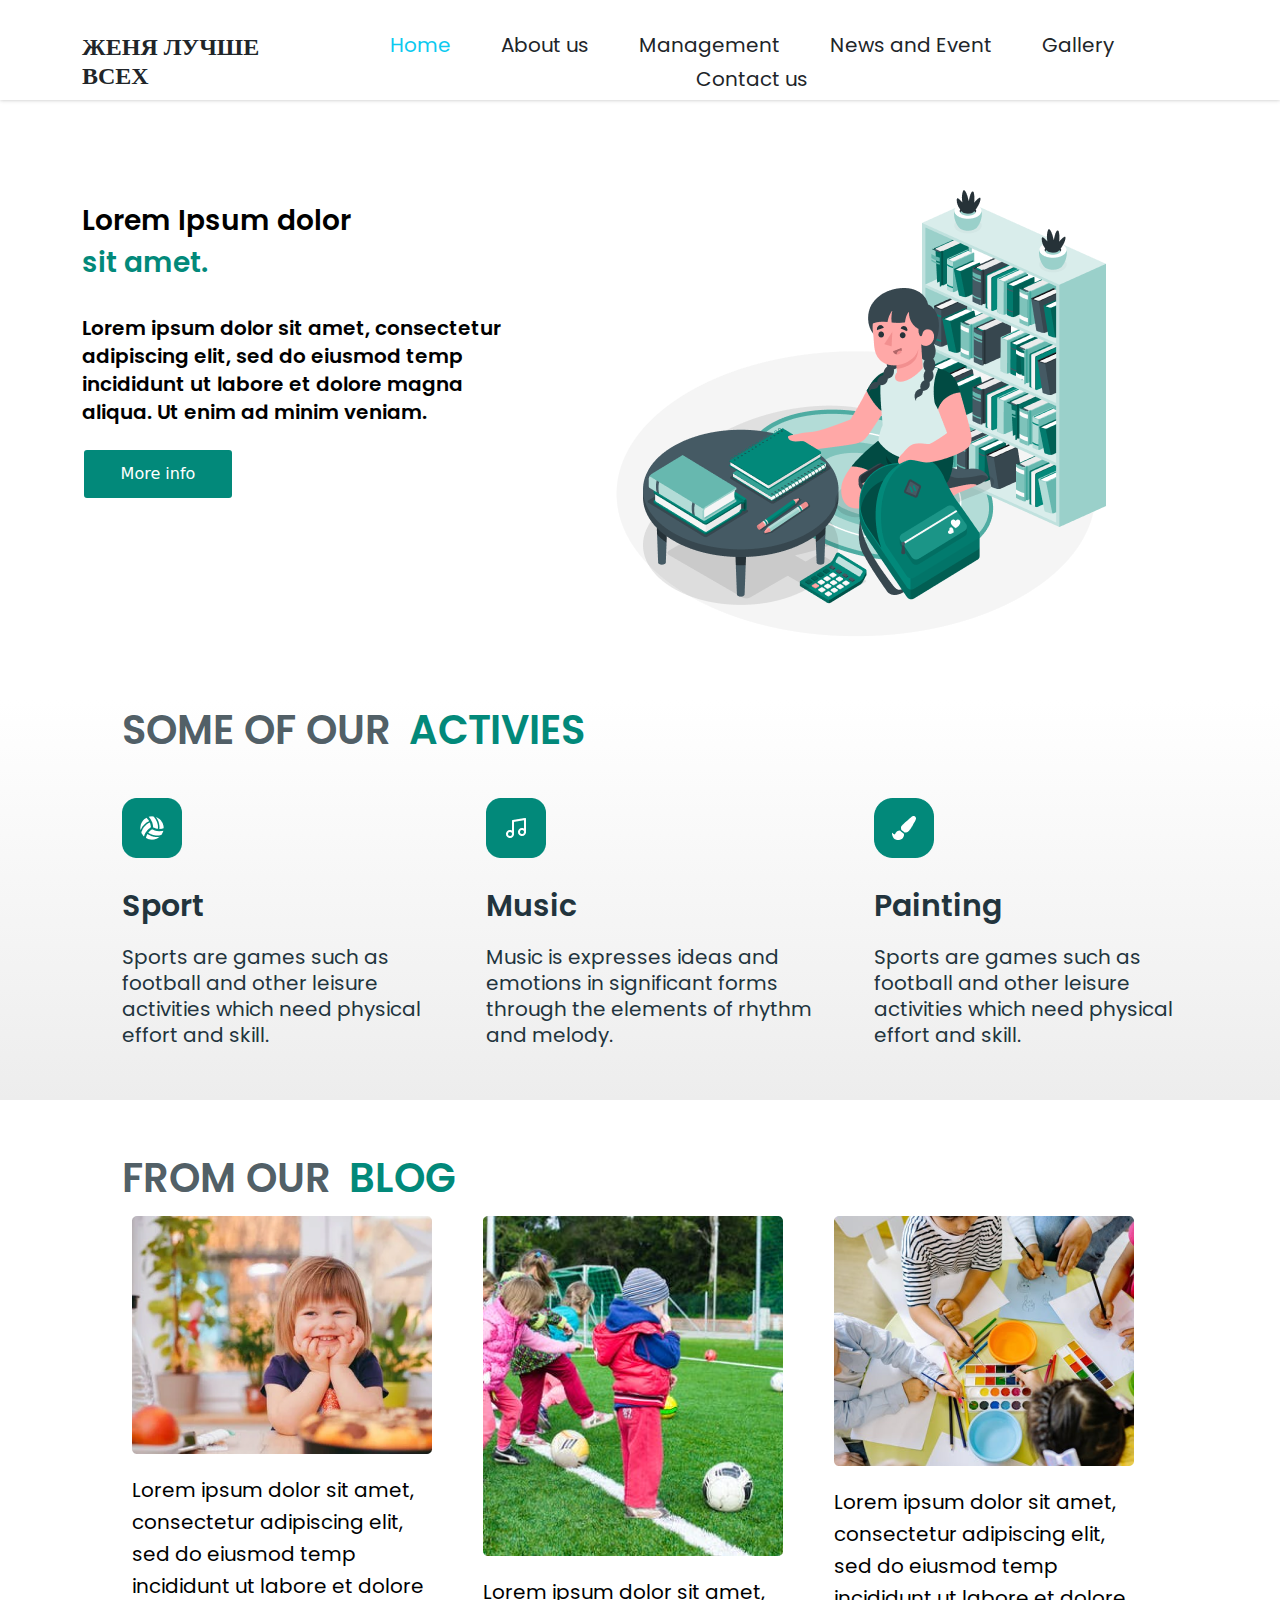
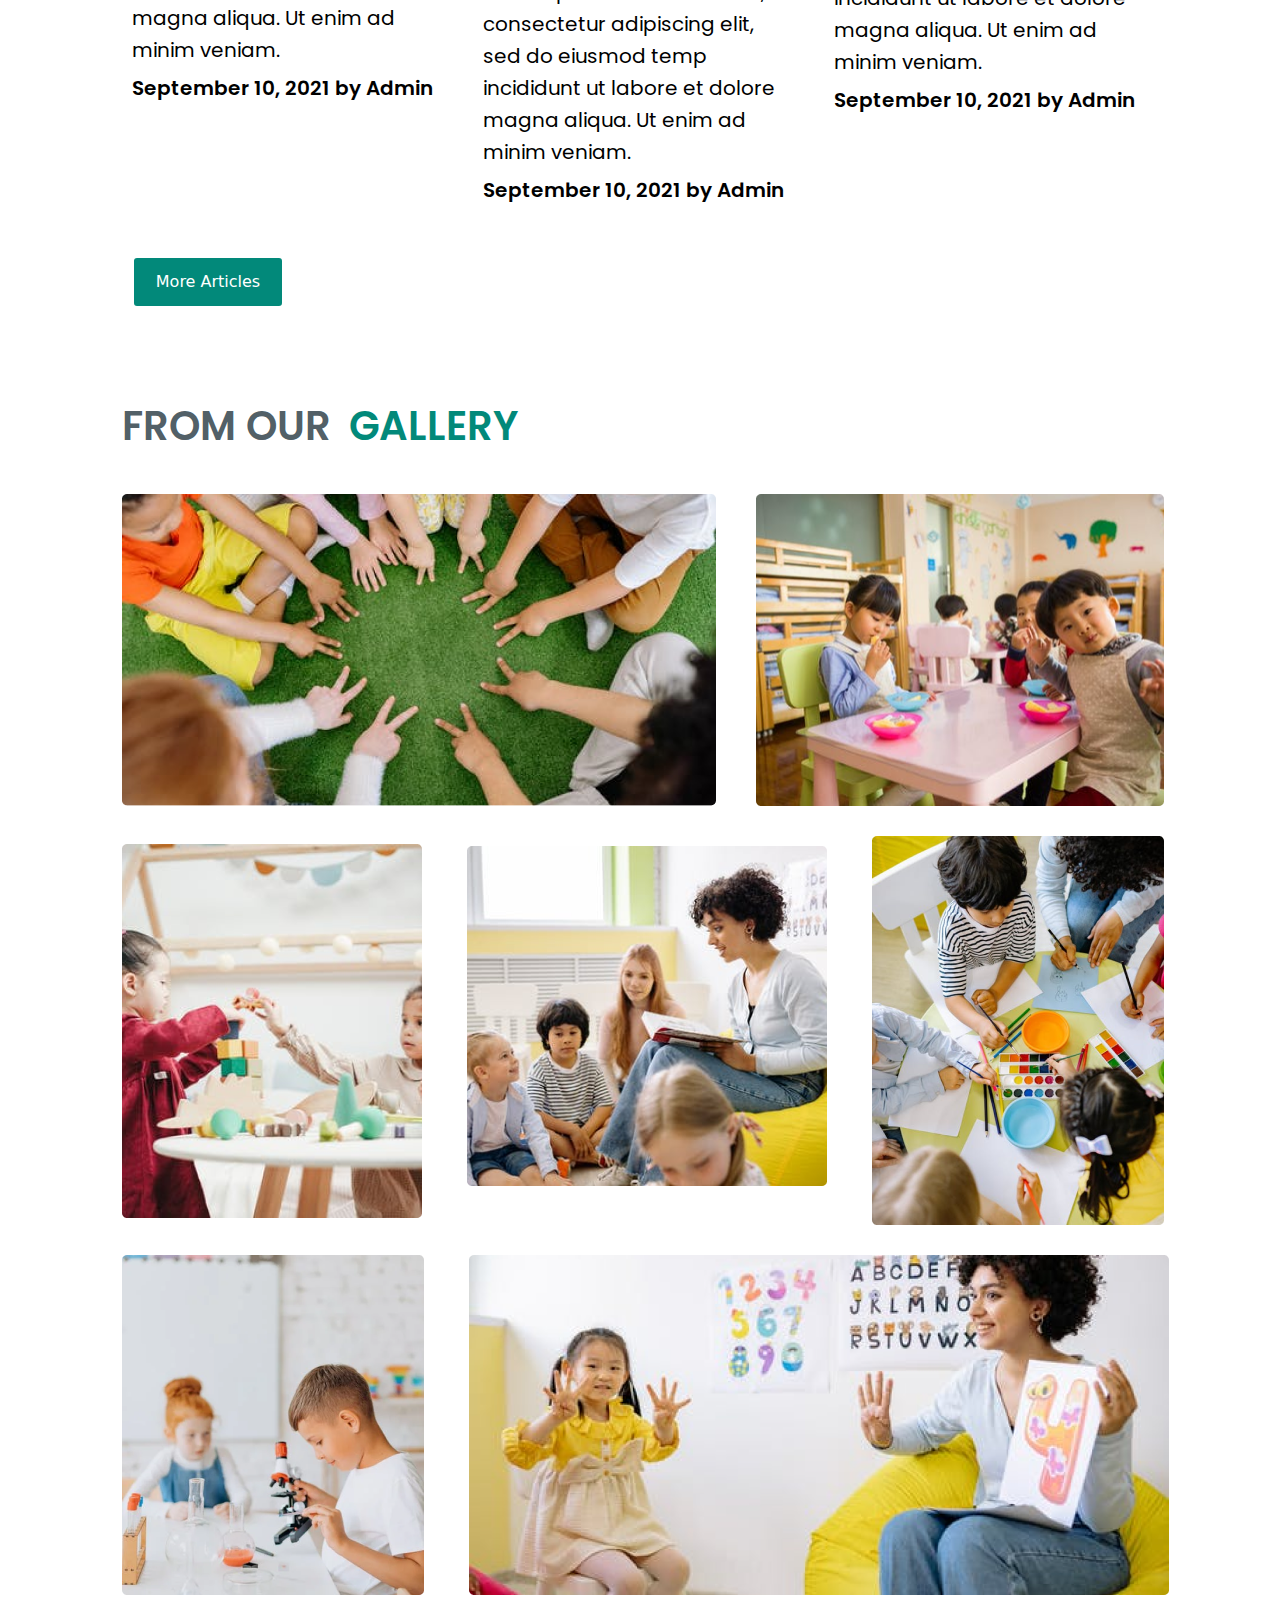
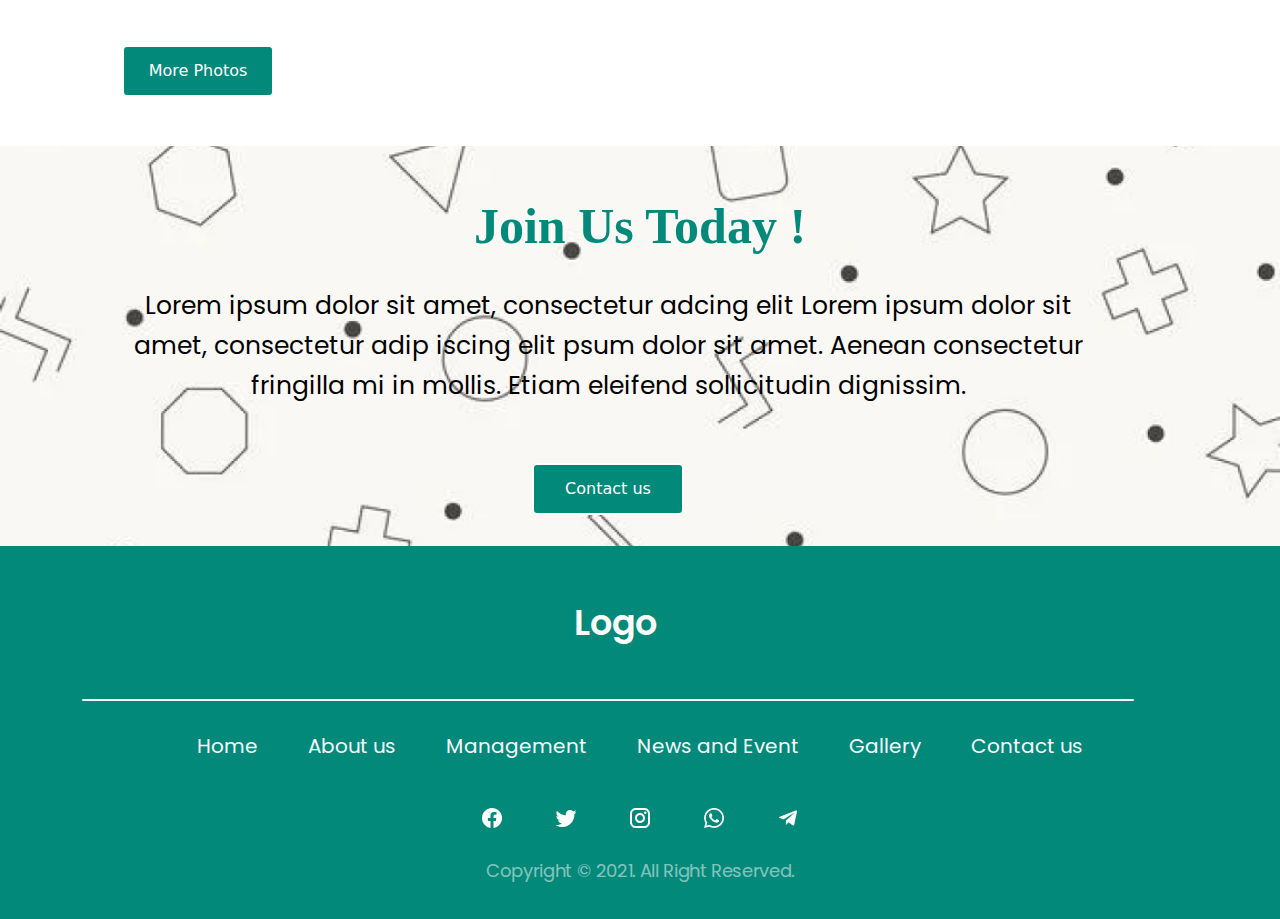
==== index.html @ 11a17d10 "Update index.html" ====
<!DOCTYPE html>
<html lang="en">

<head>
    <meta charset="UTF-8">
    <meta http-equiv="X-UA-Compatible" content="IE=edge">
    <meta name="viewport" content="width=device-width, initial-scale=1.0">
    <title>Женя лучшая</title>
    <link rel="stylesheet" href="./css/fonts.css">
    <link rel="stylesheet" href="./css/style.css">
    <link rel="stylesheet" href="./css/bootstrap.min.css">
</head>

<body>

    <header class="header">
        <nav class="header__nav">
            <div class="header__content container">
                <h1>
                    ЖЕНЯ ЛУЧШЕ ВСЕХ
                </h1>

                <ul class="nav justify-content-center">
                    <li><a class="header__link text-info" href="#">Home</a></li>
                    <li><a class="header__link text-dark" href="./pages/about.html">About us</a></li>
                    <li><a class="header__link text-dark" href="#">Management</a></li>
                    <li><a class="header__link text-dark" href="#">News and Event</a></li>
                    <li><a class="header__link text-dark" href="#">Gallery</a></li>
                    <li><a class="header__link text-dark" href="#">Contact us</a></li>

                </ul>
            </div>
        </nav>

        <section class="section_1">
            <div class="section_1__content container">
                <div class="section_1-text">
                    <h1>
                        Lorem Ipsum dolor <br><strong class="sit">sit amet.</strong>
                    </h1>

                    <h2>
                        Lorem ipsum dolor sit amet, consectetur adipiscing elit, sed do eiusmod temp incididunt ut
                        labore et dolore magna aliqua. Ut enim ad minim veniam.
                    </h2>

                    <button>
                        More info
                    </button>
                </div>

                <div class="section_1-img">
                    <img src="./img/child__and__books.png" alt="">
                </div>
            </div>
        </section>
    </header>

    <main class="main">
        <section class="information__sec ">
            <div class="container">
                <h1 class="information__sec-title">
                    Some Of Our <strong class="sit m-2">Activies</strong>
                </h1>

                <div class="activities">
                    <div class="sport">
                        <img src="./img/volleyball.png" alt="">

                        <h1>
                            Sport
                        </h1>

                        <h2>
                            Sports are games such as football and other leisure activities which need physical effort
                            and skill.
                        </h2>
                    </div>

                    <div class="music">
                        <img src="./img/music.png" alt="">

                        <h1>
                            Music
                        </h1>

                        <h2>
                            Music is expresses ideas and emotions in significant forms through the elements of rhythm
                            and melody.
                        </h2>
                    </div>

                    <div class="painting">
                        <img src="./img/painting.png" alt="">

                        <h1>
                            Painting
                        </h1>

                        <h2>
                            Sports are games such as football and other leisure activities which need physical effort
                            and skill.
                        </h2>
                    </div>
                </div>
            </div>

        </section>

        <section class="information__blog container">
            <h1 class="information__sec-title mt-5">
                From OUR <strong class="sit m-2">Blog</strong>
            </h1>
            <div class="blogs">

                <div class="smile">
                    <img src="./img/smiling__child.png" alt="">

                    <h1>
                        Lorem ipsum dolor sit amet, consectetur adipiscing elit, sed do eiusmod temp incididunt ut
                        labore et dolore magna aliqua. Ut enim ad minim veniam.
                    </h1>

                    <strong>
                        September 10, 2021 by Admin
                    </strong>
                </div>

                <div class="play">
                    <img src="./img/playing__child.png" alt="">

                    <h1>
                        Lorem ipsum dolor sit amet, consectetur adipiscing elit, sed do eiusmod temp incididunt ut
                        labore et dolore magna aliqua. Ut enim ad minim veniam.
                    </h1>

                    <strong>
                        September 10, 2021 by Admin
                    </strong>
                </div>

                <div class="draw">
                    <img src="./img/drawing__child.png" alt="">

                    <h1>
                        Lorem ipsum dolor sit amet, consectetur adipiscing elit, sed do eiusmod temp incididunt ut
                        labore et dolore magna aliqua. Ut enim ad minim veniam.
                    </h1>

                    <strong>
                        September 10, 2021 by Admin
                    </strong>
                </div>


            </div>

            <button>
                More Articles
            </button>
        </section>

        <section class="gallery">
            <div class="container">
                <h1 class="information__sec-title mt-5">
                    FROM OUR <strong class="sit m-2">GALLERY</strong>
                </h1>

                <div class="image__part_1">
                    <img class="gallery_img__1" src="./img/gallery_img__1.png" alt="">
                    <img class="gallery_img__2" src="./img/gallery_img__2.png" alt="">
                </div>

                <div class="image__part_2">
                    <img class="gallery_img__3" src="./img/gallery_img__3.png" alt="">
                    <img class="gallery_img__4" src="./img/gallery_img__4.png" alt="">
                    <img class="gallery_img__5" src="./img/gallery_img__5.png" alt="">
                </div>

                <div class="image__part_3">
                    <img class="gallery_img__6" src="./img/gallery_img__6.png" alt="">
                    <img class="gallery_img__7" src="./img/gallery_img__7.png" alt="">
                </div>

                <button>
                    More Photos
                </button>

            </div>
        </section>

        <section class="join">
            <div class="container">
                <h1>
                    Join Us Today !
                </h1>

                <h2>
                    Lorem ipsum dolor sit amet, consectetur adcing elit Lorem ipsum dolor sit amet, consectetur adip
                    iscing elit psum dolor sit amet. Aenean consectetur fringilla mi in mollis. Etiam eleifend
                    sollicitudin dignissim.
                </h2>

                <button>Contact us</button>
            </div>
        </section>
    </main>

    <footer class="footer">
        <div class="footer__content">
            <div class="container">
                <div class="footer__title ">
                    <h1>Logo</h1>
                </div>
    
                <div class="line"></div>

                <div class="footer__nav">
                    <ul class="nav justify-content-center">
                        <li><a class="header__link text-light" href="#">Home</a></li>
                        <li><a class="header__link text-light" href="./pages/about.html">About us</a></li>
                        <li><a class="header__link text-light" href="#">Management</a></li>
                        <li><a class="header__link text-light" href="#">News and Event</a></li>
                        <li><a class="header__link text-light" href="#">Gallery</a></li>
                        <li><a class="header__link text-light" href="#">Contact us</a></li>
                    </ul>
                </div>

                <div class="social__media">
                    <img src="./img/facebook.png" alt="">
                    <img src="./img/twitter.png" alt="">
                    <img src="./img/instagram.png" alt="">
                    <img src="./img/whatsapp.png" alt="">
                    <img src="./img/telegram.png" alt="">
                </div>

                <h1 class="footer__text">
                    Copyright © 2021. All Right Reserved.
                </h1>
            </div>
        </div>
    </footer>

    <script src="./js/main.js"></script>
</body>

</html>
---- css/style.css ----
@import url(./font.css);

    * {
        padding: 0;
        margin: 0;
        box-sizing: border-box;
    }

    .container {
        max-width: 1100px;
        width: 100%;
        margin-left: auto;
        margin-right: auto;
    }

    /* HEADER START */

    .header__nav {
        height: 100px;
        box-shadow: 0px 0px 4px 0px rgba(0, 0, 0, 0.25);
    }

    @media screen and (max-width: 480px) {
        .header__nav {
            height: 350px;
            justify-content: center;
            align-items: center;
        }
    }

    .header__content {
        display: flex;
        justify-content: space-between;
        align-content: center;
    }

    .header__content h1 {
        font-size: 24px;
        animation: aylansin 3s infinite;
        margin-top: 33px;
        font-weight: 600;
        font-family: Poppins;
        font-style: normal;
    }

    @media screen and (max-width: 480px) {
        .header__content h1 {
            font-size: 28px;
            position: absolute;
            display: flex;
            justify-content: center;
            align-items: center;
            margin-left: 100px;
        }
    }

    @keyframes aylansin {
        0% {
            transform: perspective(400px) rotateY(0deg);
        }

        50% {
            transform: perspective(400px) translateZ(150px) rotateY(180deg);
        }

        100% {
            transform: perspective(400px) rotateY(0deg);
        }
    }

    .nav {
        margin-top: 30px;
        margin-right: 50px;
        justify-content: center;
    }

    @media screen and (max-width: 480px) {
        .nav {
            align-items: center;
            flex-direction: column;
            justify-content: center;
            margin-top: 100px;
            margin-right: 0;
            margin-left: 80px;
            display: flex;
        }
    }

    .header__link {
        color: black;
        text-decoration: none;
        font-size: 20px;
        margin-left: 50px;
        transition: .3s linear;
        font-weight: 400px;
        font-family: Poppins;
    }

    @media screen and (max-width: 480px) {
        .header__link {
            margin-left: 0;
            line-height: 35px;
        }
    }

    .header__link:hover {
        transition: .3s linear;
        color: #FF5A05;
        font-size: 24px;
        text-shadow: 0px 0px 10px red;
    }

    .section_1 {
        height: 600px;
    }

    @media screen and (max-width: 480px) {
        .section_1 {
            height: 700px;
        }
    }

    .section_1__content {
        display: flex;
    }

    .section_1-text h1 {
        color: #000;
        font-size: 28px;
        font-weight: 600;
        margin-top: 100px;
        line-height: normal;
        font-style: normal;
        font-family: Poppins;
    }

    @media screen and (max-width: 480px) {
        .section_1-text h1 {
            margin-left: 30px;
            margin-top: 60px;
        }
    }

    .sit {
        color: rgba(2, 137, 122, 1);
    }

    @media screen and (max-width: 480px) {
        .sit {
            margin-left: 60px;
        }
    }

    .section_1-text h2 {
        color: #000;
        width: 424px;
        height: 126px;
        font-size: 20px;
        font-weight: 600;
        margin-top: 30px;
        line-height: 28px;
        font-style: normal;
        font-family: Poppins;
    }

    @media screen and (max-width: 480px) {
        .section_1-text h2 {
            text-align: center;
            width: 250px;
            height: 200px;
            margin-left: 30px;
            margin-top: 0px;
        }
    }

    .section_1-text button {
        width: 152px;
        height: 52px;
        display: inline-flex;
        justify-content: center;
        align-items: center;
        border-radius: 5px;
        background: #02897A;
        color: white;
        border: 2px solid white;
        transition: .3s linear;
    }

    @media screen and (max-width: 480px) {
        .section_1-text button {
            margin-top: 10px;
            margin-left: 70px;
        }
    }

    .section_1-text button:hover {
        transition: .3s linear;
        background: #0d59af;
        width: 162px;
        height: 62px;
        box-shadow: 0px 0px 10px rgb(11, 5, 95);
    }

    .section_1-img img {
        margin-left: 100px;
        margin-top: 50px;
    }

    @media screen and (max-width: 480px) {
        .section_1-img img {
            width: 200px;
            height: 200px;
            margin-left: -250px;
            margin-top: 450px;
        }
    }

    /* HEADER END */


    /* MAIN START */


    /* INFORMATION__SEC START */

    .information__sec {
        background: linear-gradient(180deg, #FFF 0%, #EDEDED 100%);
        height: 400px;
    }

    @media screen and (max-width: 480px) {
        .information__sec {
            height: 100%;
        }
    }

    .information__sec-title {
        font-size: 40px;
        color: rgba(34, 52, 61, 0.80);
        font-family: Poppins;
        font-style: normal;
        font-weight: 700;
        line-height: normal;
        text-transform: uppercase;
        margin-left: 40px;
    }

    @media screen and (max-width: 480px) {
        .information__sec-title {
            margin-left: 0;
            font-size: 35px;
            text-align: center;
        }
    }

    .activities {
        display: flex;
    }

    @media screen and (max-width: 480px) {
        .activities {
            display: block;
        }
    }

    .sport {
        margin-left: 40px;
    }

    .sport img {
        margin-top: 30px;
    }

    .sport h1 {
        color: #22343D;
        font-size: 30px;
        font-style: normal;
        font-weight: 600;
        font-family: Poppins;
        margin-top: 30px;
    }

    .sport h2 {
        color: #22343D;
        font-family: Poppins;
        font-size: 20px;
        font-style: normal;
        font-weight: 400;
        line-height: 26px;
        margin-top: 20px;
    }

    .music {
        margin-left: 40px;
    }

    .music img {
        margin-top: 30px;
    }

    .music h1 {
        color: #22343D;
        font-size: 30px;
        font-style: normal;
        font-weight: 600;
        font-family: Poppins;
        margin-top: 30px;
    }

    .music h2 {
        color: #22343D;
        font-family: Poppins;
        font-size: 20px;
        font-style: normal;
        font-weight: 400;
        line-height: 26px;
        margin-top: 20px;
    }

    .painting {
        margin-left: 40px;
    }

    .painting img {
        margin-top: 30px;
    }

    .painting h1 {
        color: #22343D;
        font-size: 30px;
        font-style: normal;
        font-weight: 600;
        font-family: Poppins;
        margin-top: 30px;
    }

    .painting h2 {
        color: #22343D;
        font-family: Poppins;
        font-size: 20px;
        font-style: normal;
        font-weight: 400;
        line-height: 26px;
        margin-top: 20px;
    }


    /* INFORMATION__SEC END */

    /* INFORMATION__BLOG START */



    .blogs {
        display: flex;
    }

    @media screen and (max-width: 480px) {
        .blogs {
            display: block;
        }
    }

    .smile {
        margin-left: 50px;
    }

    @media screen and (max-width: 480px) {
        .smile {
            margin-left: 0;
            margin-top: 20px;
        }
    }

    .smile h1 {
        color: #000;
        font-family: Poppins;
        font-size: 20px;
        font-style: normal;
        font-weight: 400;
        line-height: 32px;
        width: 300px;
        height: 190px;
        margin-top: 20px;
    }

    .smile strong {
        color: #000;
        font-family: Poppins;
        font-size: 20px;
        font-style: normal;
        font-weight: 600;
        line-height: 32px;
        margin-top: 20px;
    }

    .play {
        margin-left: 50px;
    }

    @media screen and (max-width: 480px) {
        .play {
            margin-left: 0;
            margin-top: 30px;
        }
    }

    .play h1 {
        color: #000;
        font-family: Poppins;
        font-size: 20px;
        font-style: normal;
        font-weight: 400;
        line-height: 32px;
        width: 300px;
        height: 190px;
        margin-top: 20px;
    }

    .play strong {
        color: #000;
        font-family: Poppins;
        font-size: 20px;
        font-style: normal;
        font-weight: 600;
        line-height: 32px;
        margin-top: 20px;
    }

    .draw {
        margin-left: 50px;
    }

    @media screen and (max-width: 480px) {
        .draw {
            margin-left: 0;
            margin-top: 30px;
        }
    }

    .draw h1 {
        color: #000;
        font-family: Poppins;
        font-size: 20px;
        font-style: normal;
        font-weight: 400;
        line-height: 32px;
        width: 300px;
        height: 190px;
        margin-top: 20px;
    }

    .draw strong {
        color: #000;
        font-family: Poppins;
        font-size: 20px;
        font-style: normal;
        font-weight: 600;
        line-height: 32px;
        margin-top: 20px;
    }

    .information__blog button {
        width: 152px;
        height: 52px;
        display: inline-flex;
        justify-content: center;
        align-items: center;
        border-radius: 5px;
        background: #02897A;
        color: white;
        border: 2px solid white;
        transition: .3s linear;
        margin-left: 50px;
        margin-top: 50px;
        margin-bottom: 40px;
    }

    @media screen and (max-width: 480px) {
        .information__blog button {
            margin-top: 40px;
            margin-left: 70px;
        }
    }

    .information__blog button:hover {
        transition: .3s linear;
        background: #0d59af;
        width: 162px;
        height: 62px;
        box-shadow: 0px 0px 10px rgb(11, 5, 95);
    }


    /* INFORMATION__BLOG END */



    /* INFORMATION__STAFF START */

    .information__staff {
        height: 440px;
        background: #EDEDED;
    }

    /* INFORMATION__STAFF END */


    /* GALLERY START */

    .gallery {
        height: 1350px;
    }

    @media screen and (max-width: 480px) {
        .gallery {
            height: 100%;
        }
    }

    .image__part_1 {
        display: flex;
    }

    @media screen and (max-width: 480px) {
        .image__part_1 {
            display: block;
        }
    }

    .gallery_img__1 {
        margin-top: 30px;
        margin-left: 40px;
    }

    @media screen and (max-width: 480px) {
        .gallery_img__1 {
            width: 300px;
            margin-left: 0;
        }
    }

    .gallery_img__2 {
        margin-top: 30px;
        margin-left: 40px;
    }

    @media screen and (max-width: 480px) {
        .gallery_img__2 {
            width: 300px;
            margin-left: 0;
        }
    }

    .gallery_img__3 {
        margin-top: 30px;
        margin-left: 40px;
    }

    @media screen and (max-width: 480px) {
        .gallery_img__3 {
            width: 300px;
            margin-left: 0;
        }
    }

    .gallery_img__4 {
        margin-left: 40px;
    }

    @media screen and (max-width: 480px) {
        .gallery_img__4 {
            width: 300px;
            margin-left: 0;
            margin-top: 30px;
        }
    }

    .gallery_img__5 {
        margin-top: 30px;
        margin-left: 40px;
    }

    @media screen and (max-width: 480px) {
        .gallery_img__5 {
            width: 300px;
            height: 350px;
            margin-left: 0;
        }
    }

    .gallery_img__6 {
        margin-top: 30px;
        margin-left: 40px;
    }

    @media screen and (max-width: 480px) {
        .gallery_img__6 {
            width: 300px;
            margin-left: 0;
        }
    }

    .gallery_img__7 {
        margin-top: 30px;
        margin-left: 40px;
    }

    @media screen and (max-width: 480px) {
        .gallery_img__7 {
            width: 300px;
            margin-left: 0;
        }
    }

    .gallery button {
        width: 152px;
        height: 52px;
        display: inline-flex;
        justify-content: center;
        align-items: center;
        border-radius: 5px;
        background: #02897A;
        color: white;
        border: 2px solid white;
        transition: .3s linear;
        margin-left: 40px;
        margin-top: 50px;
    }

    @media screen and (max-width: 480px) {
        .gallery button {
            margin-top: 40px;
            margin-left: 70px;
            margin-bottom: 40px;
        }
    }

    .gallery button:hover {
        transition: .3s linear;
        background: #0d59af;
        width: 162px;
        height: 62px;
        box-shadow: 0px 0px 10px rgb(11, 5, 95);
    }


    /* GALLERY END */

    /* JOIN START */

    .join {
        background-image: url(../img/join__bg.png);
        background-repeat: no-repeat;
        background-size: cover;
        background-position: center;
        overflow: hidden;
        height: 400px;
    }

    @media screen and (max-width: 480px) {
        .join {
            height: 550px;
        }
    }

    .join h1 {
        color: #02897A;
        text-align: center;
        font-family: Rambla;
        font-size: 50px;
        font-style: normal;
        font-weight: 700;
        margin-top: 50px;
    }

    @media screen and (max-width: 480px) {
        .join h1 {
            margin-left: 0;
            font-size: 40px;
            text-align: center;
        }
    }

    .join h2 {
        color: #000;
        width: 952px;
        height: 99px;
        text-align: center;
        font-family: Poppins;
        font-size: 25px;
        font-style: normal;
        font-weight: 500;
        line-height: 40px;
        margin-top: 30px;
        margin-left: 50px;
    }

    @media screen and (max-width: 480px) {
        .join h2 {
            width: 300px;
            height: 60px;
            font-size: 20px;
            text-align: center;
            margin-left: 0;
        }
    }

    .join button {
        width: 152px;
        height: 52px;
        justify-content: center;
        align-items: center;
        border-radius: 5px;
        background: #02897A;
        color: white;
        border: 2px solid white;
        transition: .3s linear;
        margin-left: 450px;
        margin-top: 70px;
    }

    @media screen and (max-width: 480px) {
        .join button {
            margin-top: 280px;
            margin-left: 70px;
        }
    }

    .join button:hover {
        transition: .3s linear;
        background: #0d59af;
        width: 162px;
        height: 62px;
        box-shadow: 0px 0px 10px rgb(11, 5, 95);
    }


    /* JOIN END */

    /* MAIN END */



    /* FOOTER START */

    footer {
        height: 373px;
        background: #02897A;
    }

    @media screen and (max-width: 480px) {
        footer {
            height: 100%;
        }
    }

    .footer__content {
        display: flex;
        justify-content: space-between;
        align-content: center;
    }

    @media screen and (max-width: 480px) {
        .footer__nav {
            flex-direction: column;
            justify-content: center;
            margin-right: 60px;
            text-align: center;
        }
    }

    .footer__title h1 {
        color: #FFF;
        text-align: center;
        justify-content: center;
        align-items: center;
        display: flex;
        font-family: Poppins;
        font-size: 35px;
        font-style: normal;
        font-weight: 600;
        line-height: normal;
        margin-top: 50px;
        margin-right: 50px
    }

    .line {
        width: 1052px;
        height: 2px;
        border-radius: 2px;
        background: white;
        margin-top: 50px;
    }

    @media screen and (max-width: 480px) {
        .line {
            width: 300px;
        }
    }


    .social__media {
        display: flex;
        justify-content: center;
        margin-top: 45px;
        margin-right: 50px;
    }


    .social__media img {
        margin-left: 50px;
    }

    @media screen and (max-width: 480px) {
        .social__media img {
            margin-right: 0;
        }
    }

    .footer__text {
        color: #FFF;
        display: flex;
        justify-content: center;
        font-family: Poppins;
        font-size: 18px;
        font-style: normal;
        font-weight: 500;
        line-height: 21px;
        letter-spacing: -0.36px;
        opacity: 0.5;
        margin-top: 30px;
    }

    @media screen and (max-width: 480px) {
        .footer__text {
            font-size: 15px;
        }
    }
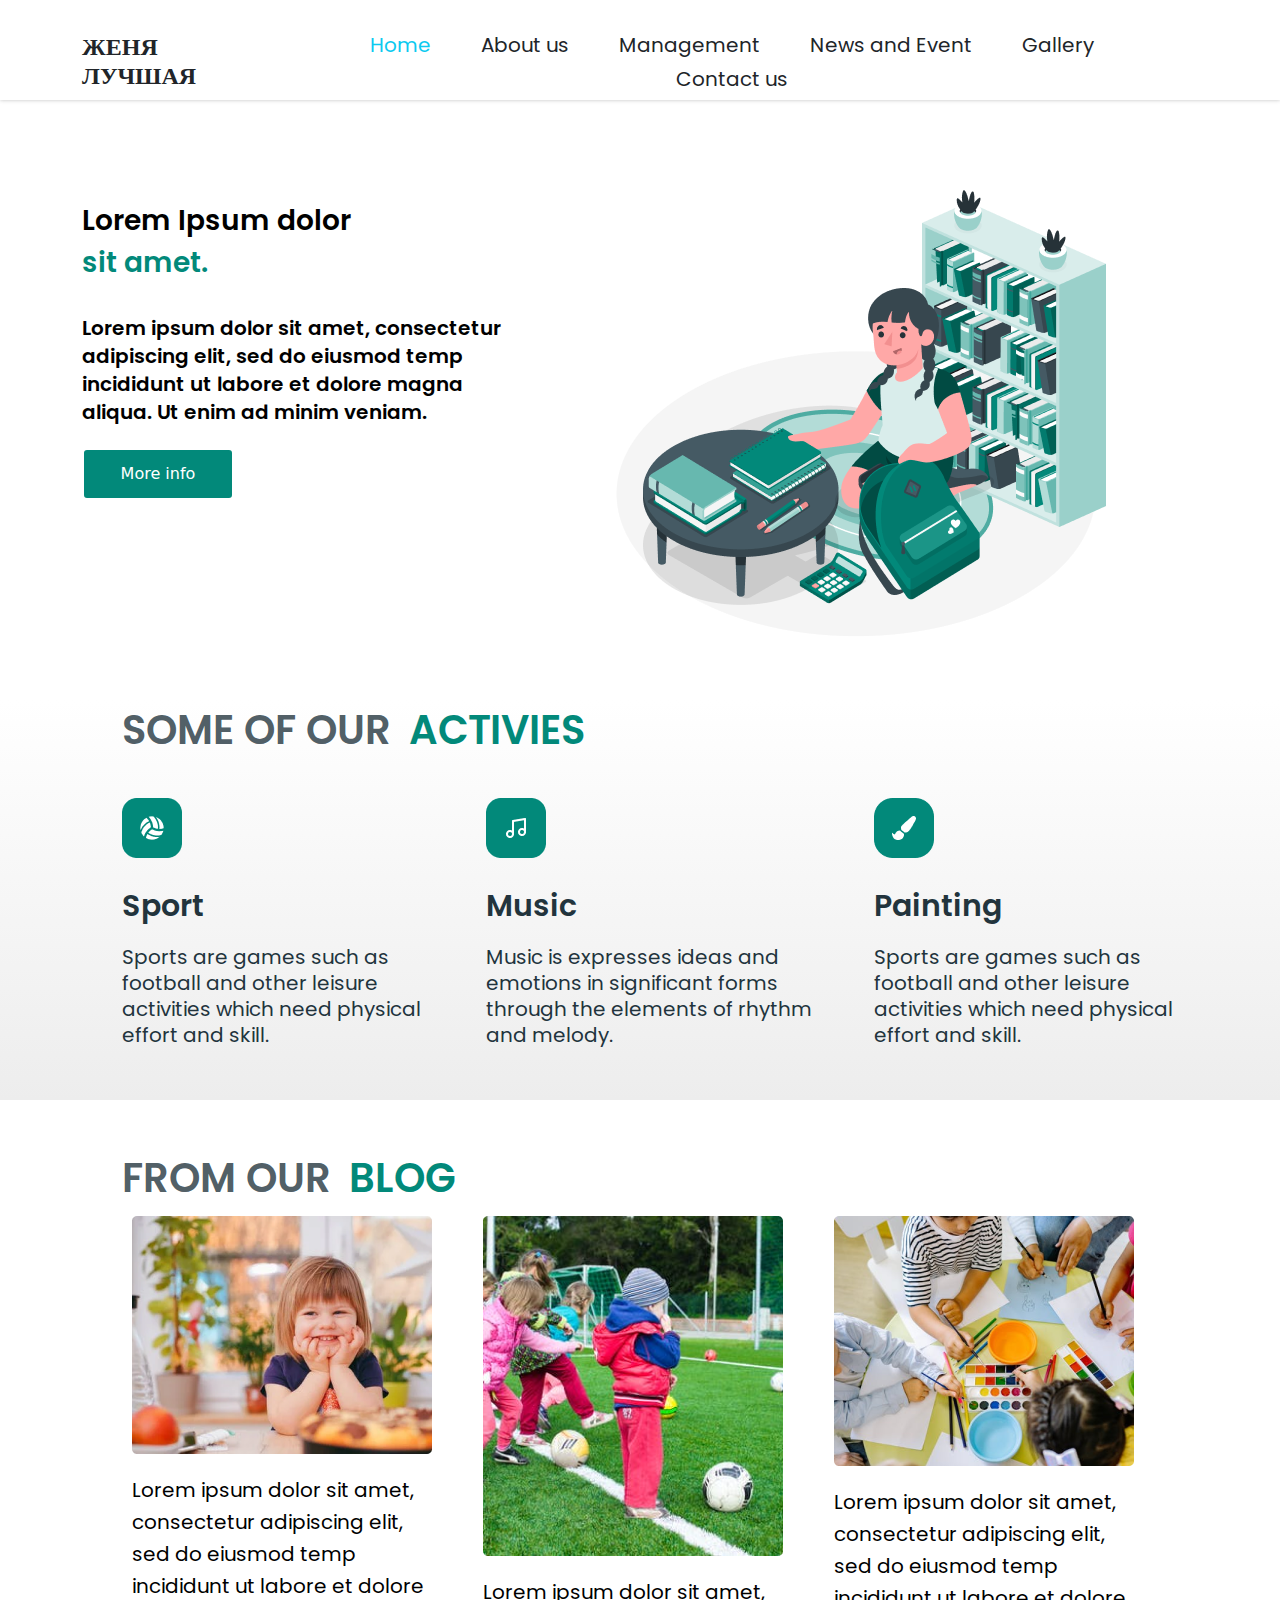
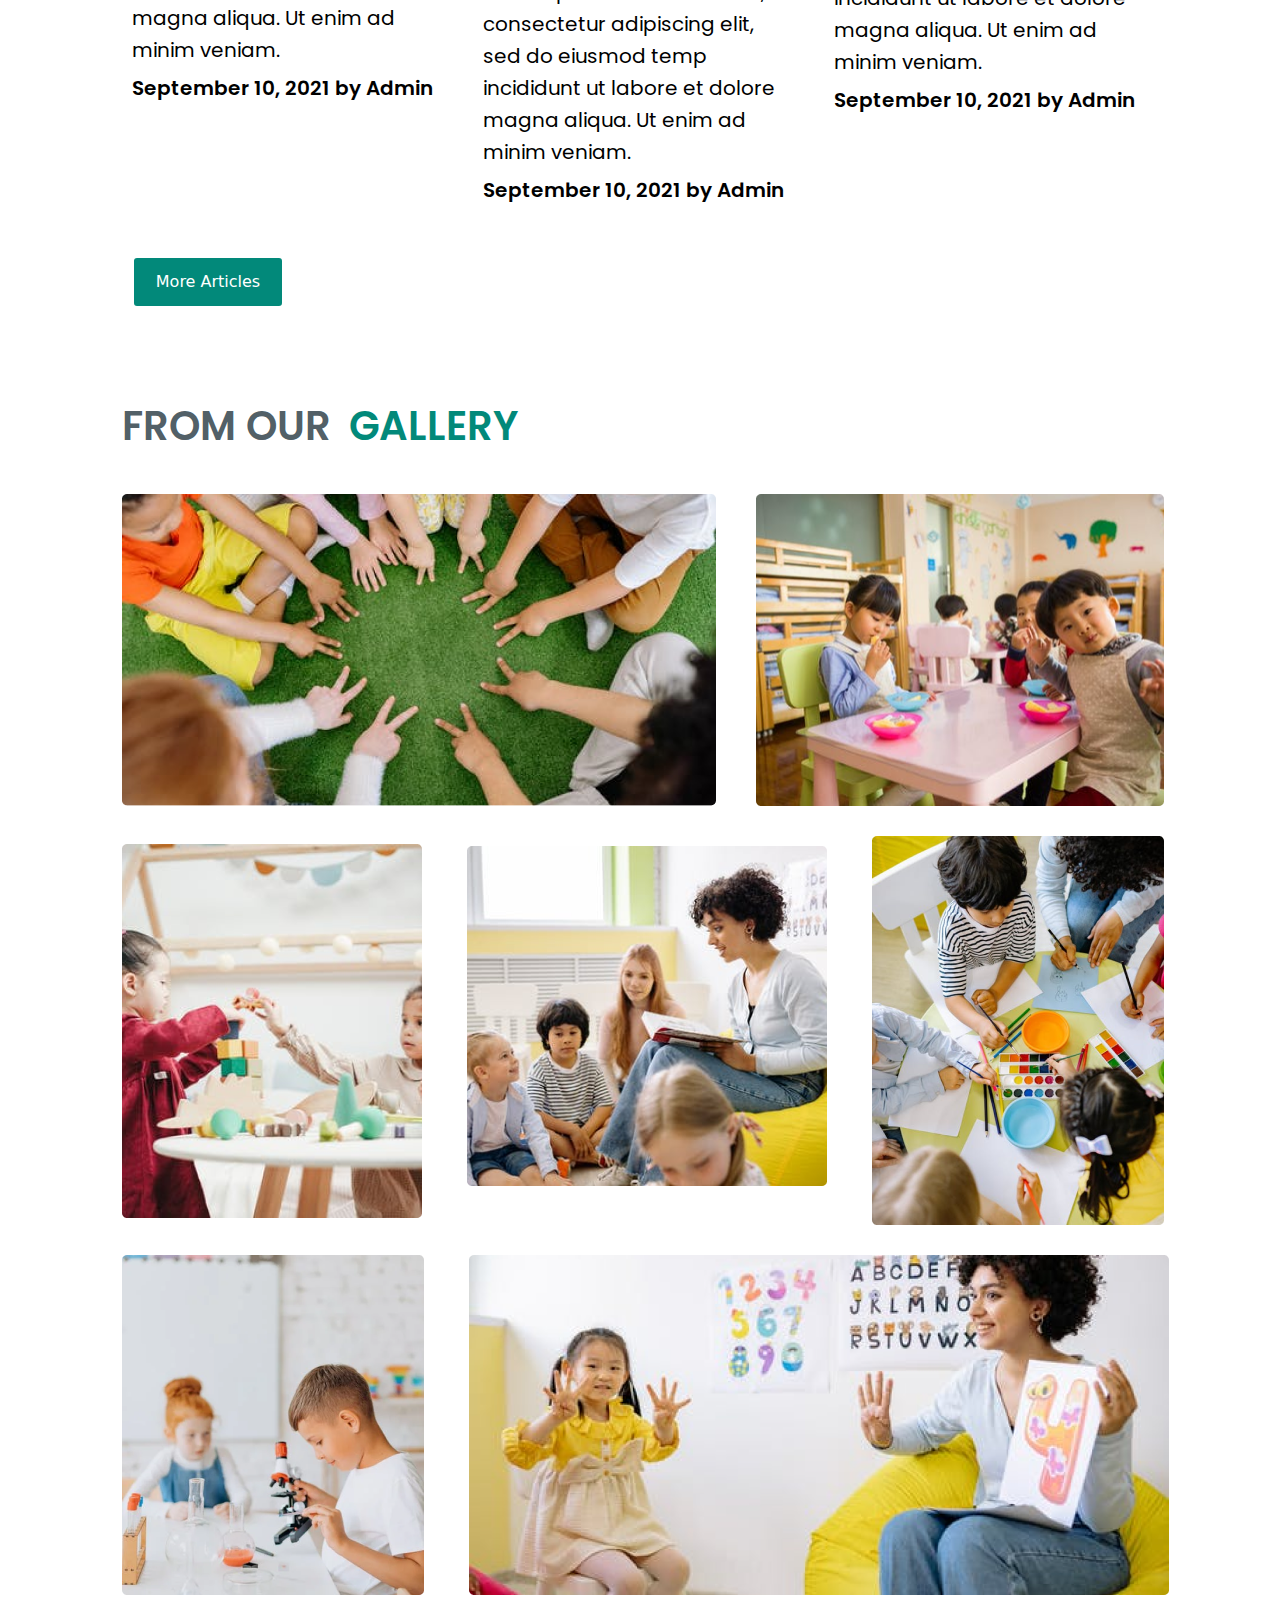
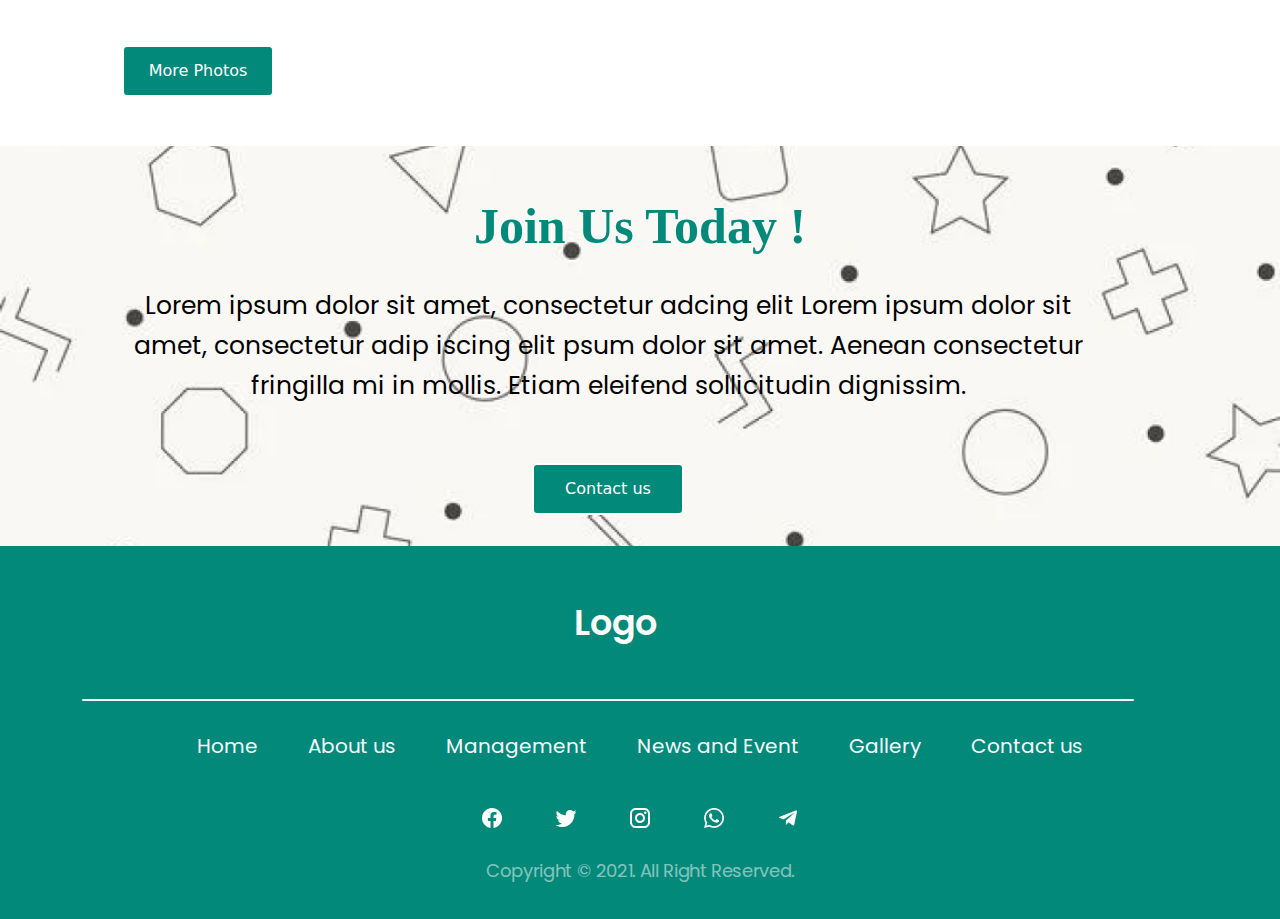
==== commit 7404d130: "Update index.html" ====
--- a/index.html
+++ b/index.html
@@ -5,7 +5,7 @@
     <meta charset="UTF-8">
     <meta http-equiv="X-UA-Compatible" content="IE=edge">
     <meta name="viewport" content="width=device-width, initial-scale=1.0">
-    <title>Женя лучшая</title>
+    <title> ЖЕНЯ ЛУЧШЕ ВСЕХ</title>
     <link rel="stylesheet" href="./css/fonts.css">
     <link rel="stylesheet" href="./css/style.css">
     <link rel="stylesheet" href="./css/bootstrap.min.css">
@@ -17,7 +17,7 @@
         <nav class="header__nav">
             <div class="header__content container">
                 <h1>
-                    ЖЕНЯ ЛУЧШЕ ВСЕХ
+                   ЖЕНЯ ЛУЧШАЯ
                 </h1>
 
                 <ul class="nav justify-content-center">
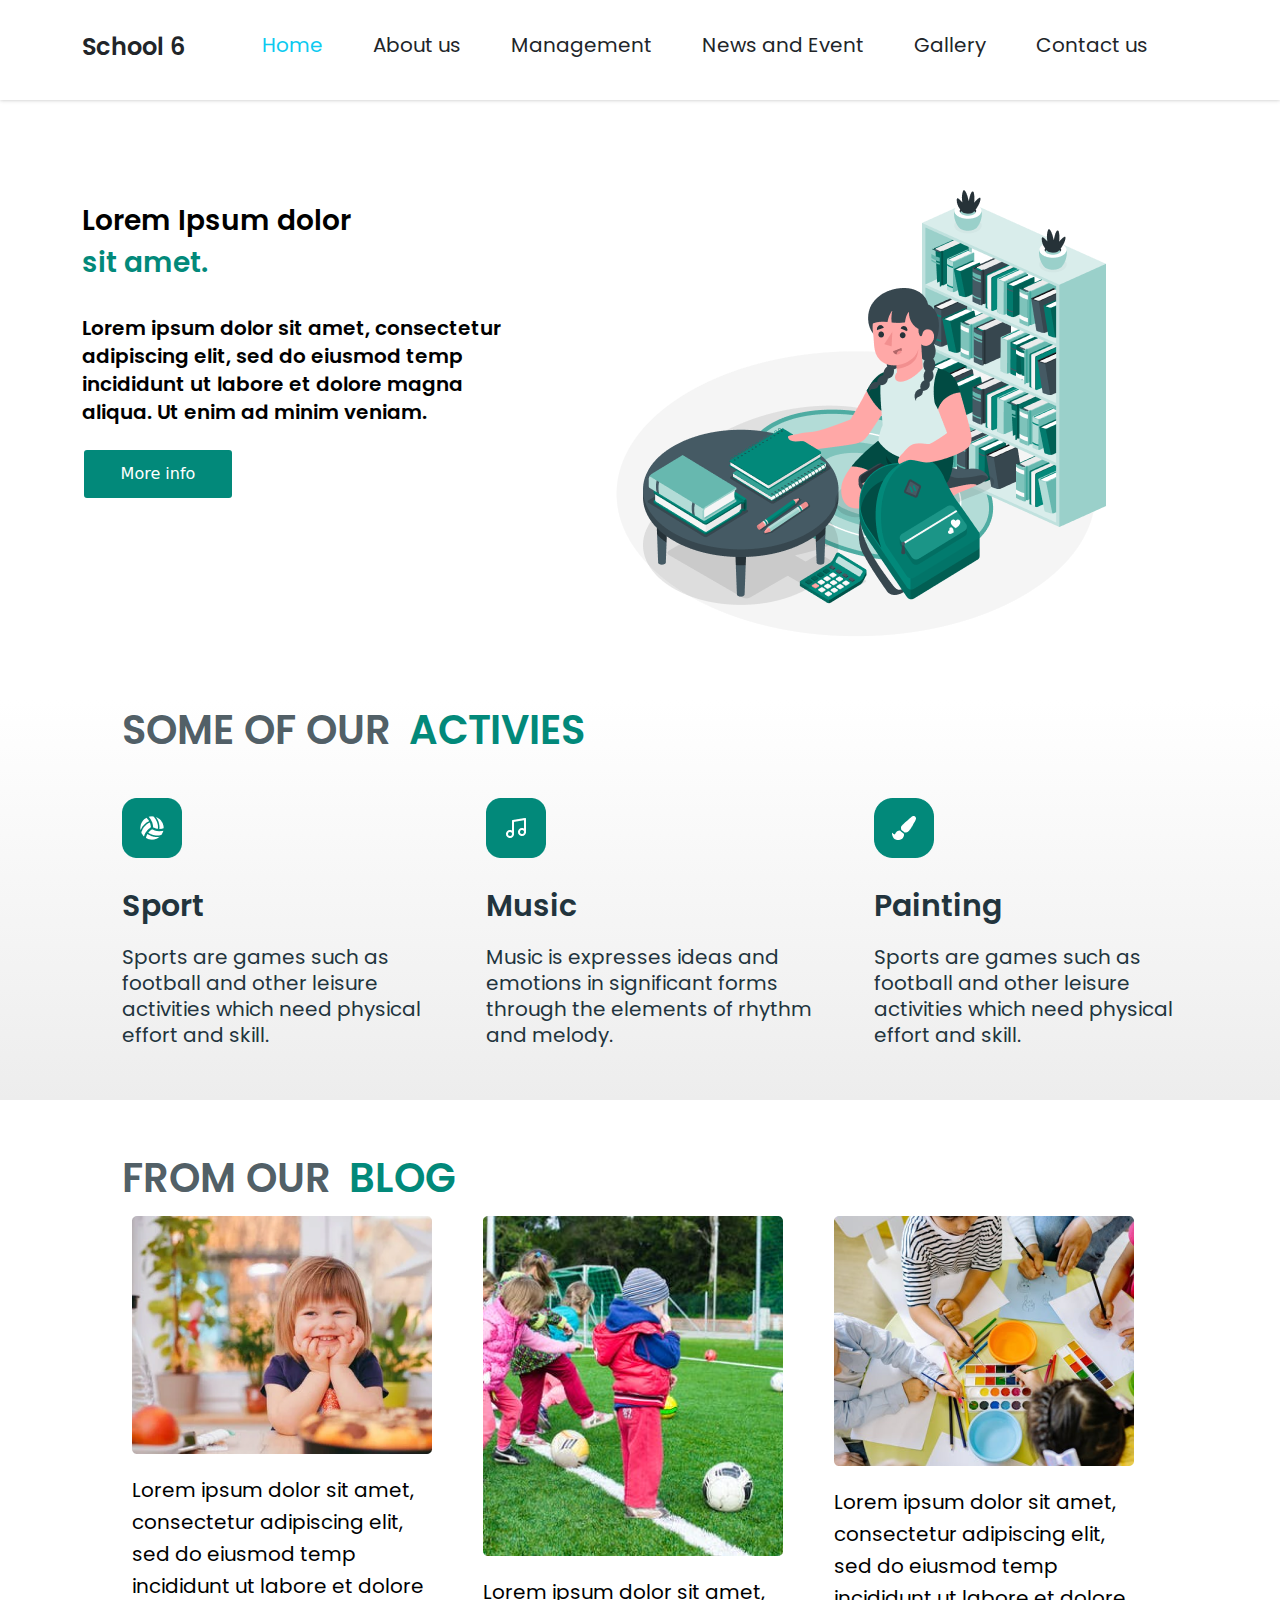
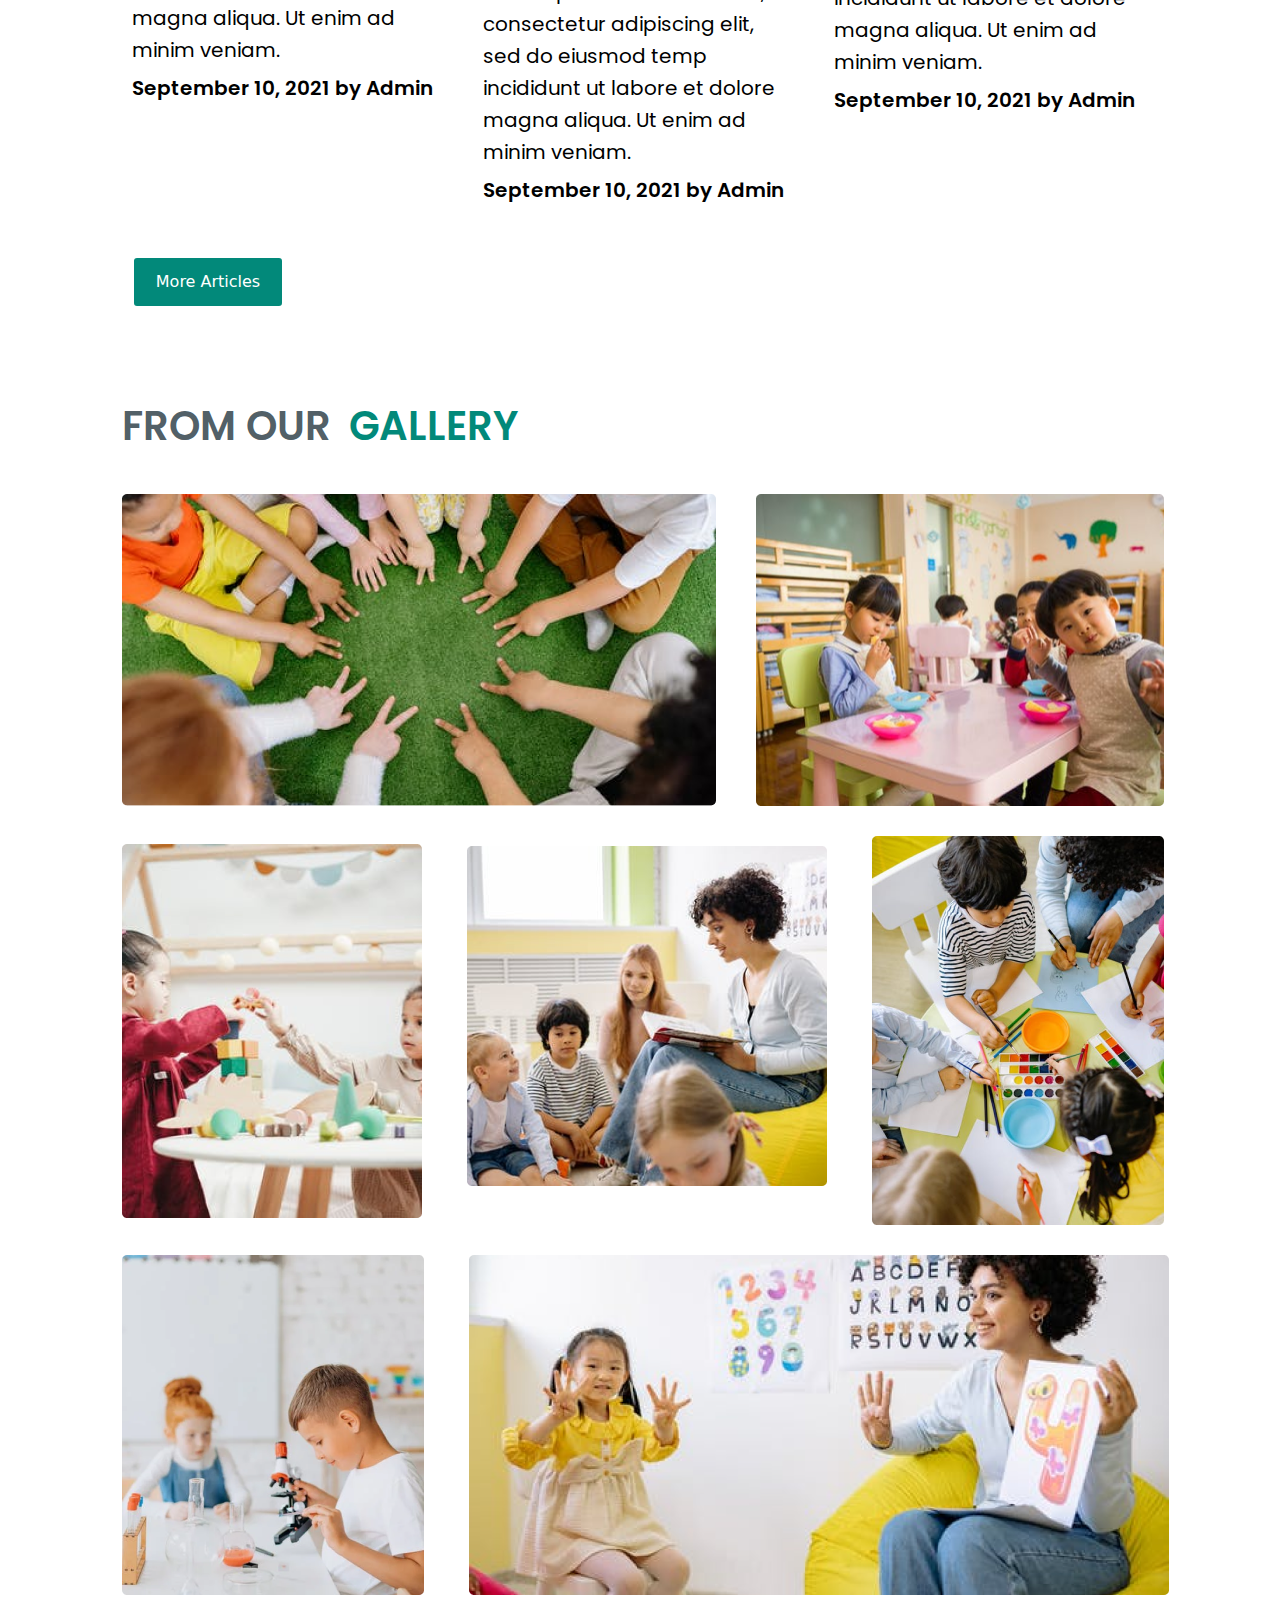
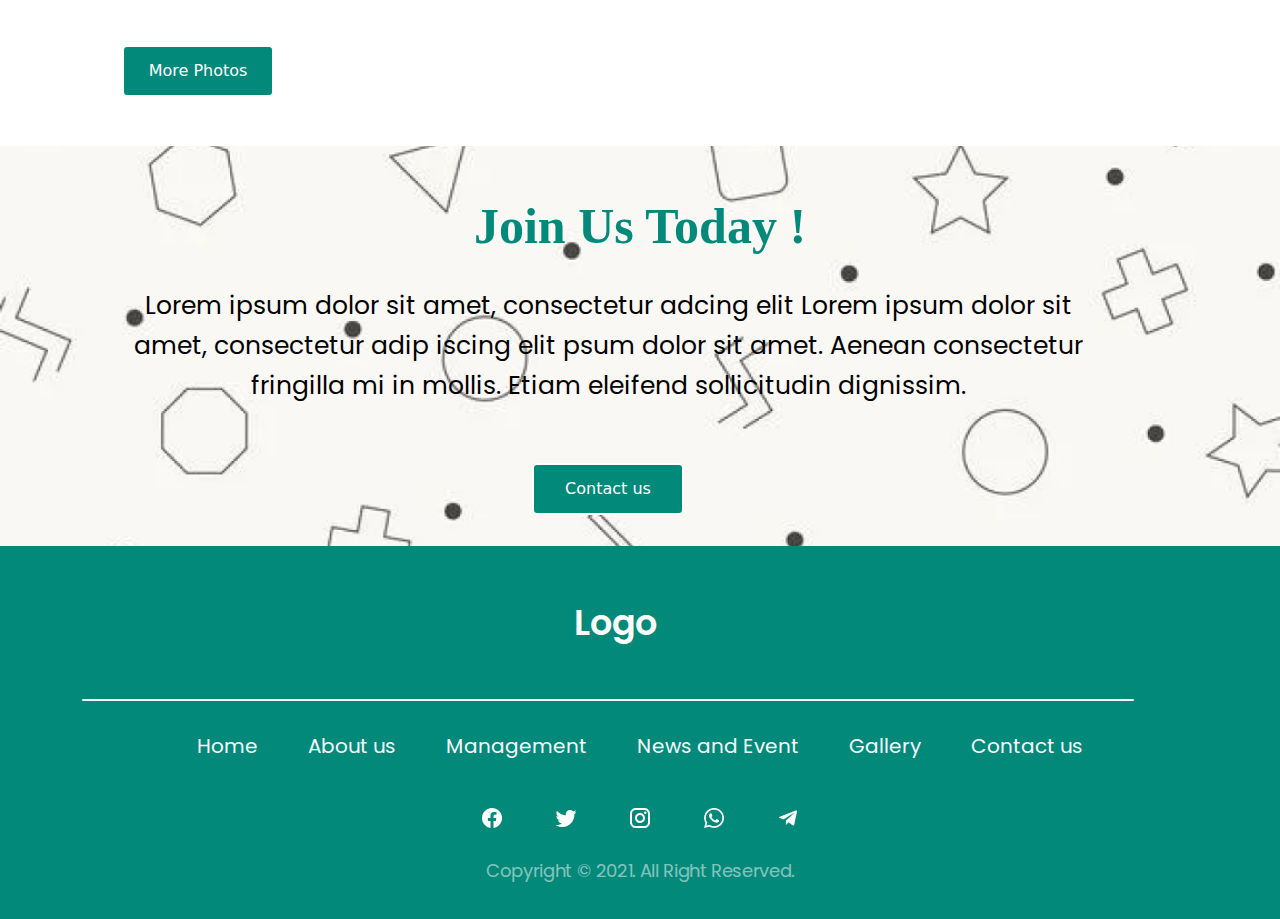
==== commit 0a970886: "Update index.html" ====
--- a/index.html
+++ b/index.html
@@ -5,7 +5,7 @@
     <meta charset="UTF-8">
     <meta http-equiv="X-UA-Compatible" content="IE=edge">
     <meta name="viewport" content="width=device-width, initial-scale=1.0">
-    <title> ЖЕНЯ ЛУЧШЕ ВСЕХ</title>
+    <title>School 6</title>
     <link rel="stylesheet" href="./css/fonts.css">
     <link rel="stylesheet" href="./css/style.css">
     <link rel="stylesheet" href="./css/bootstrap.min.css">
@@ -17,7 +17,7 @@
         <nav class="header__nav">
             <div class="header__content container">
                 <h1>
-                   ЖЕНЯ ЛУЧШАЯ
+                   School 6
                 </h1>
 
                 <ul class="nav justify-content-center">
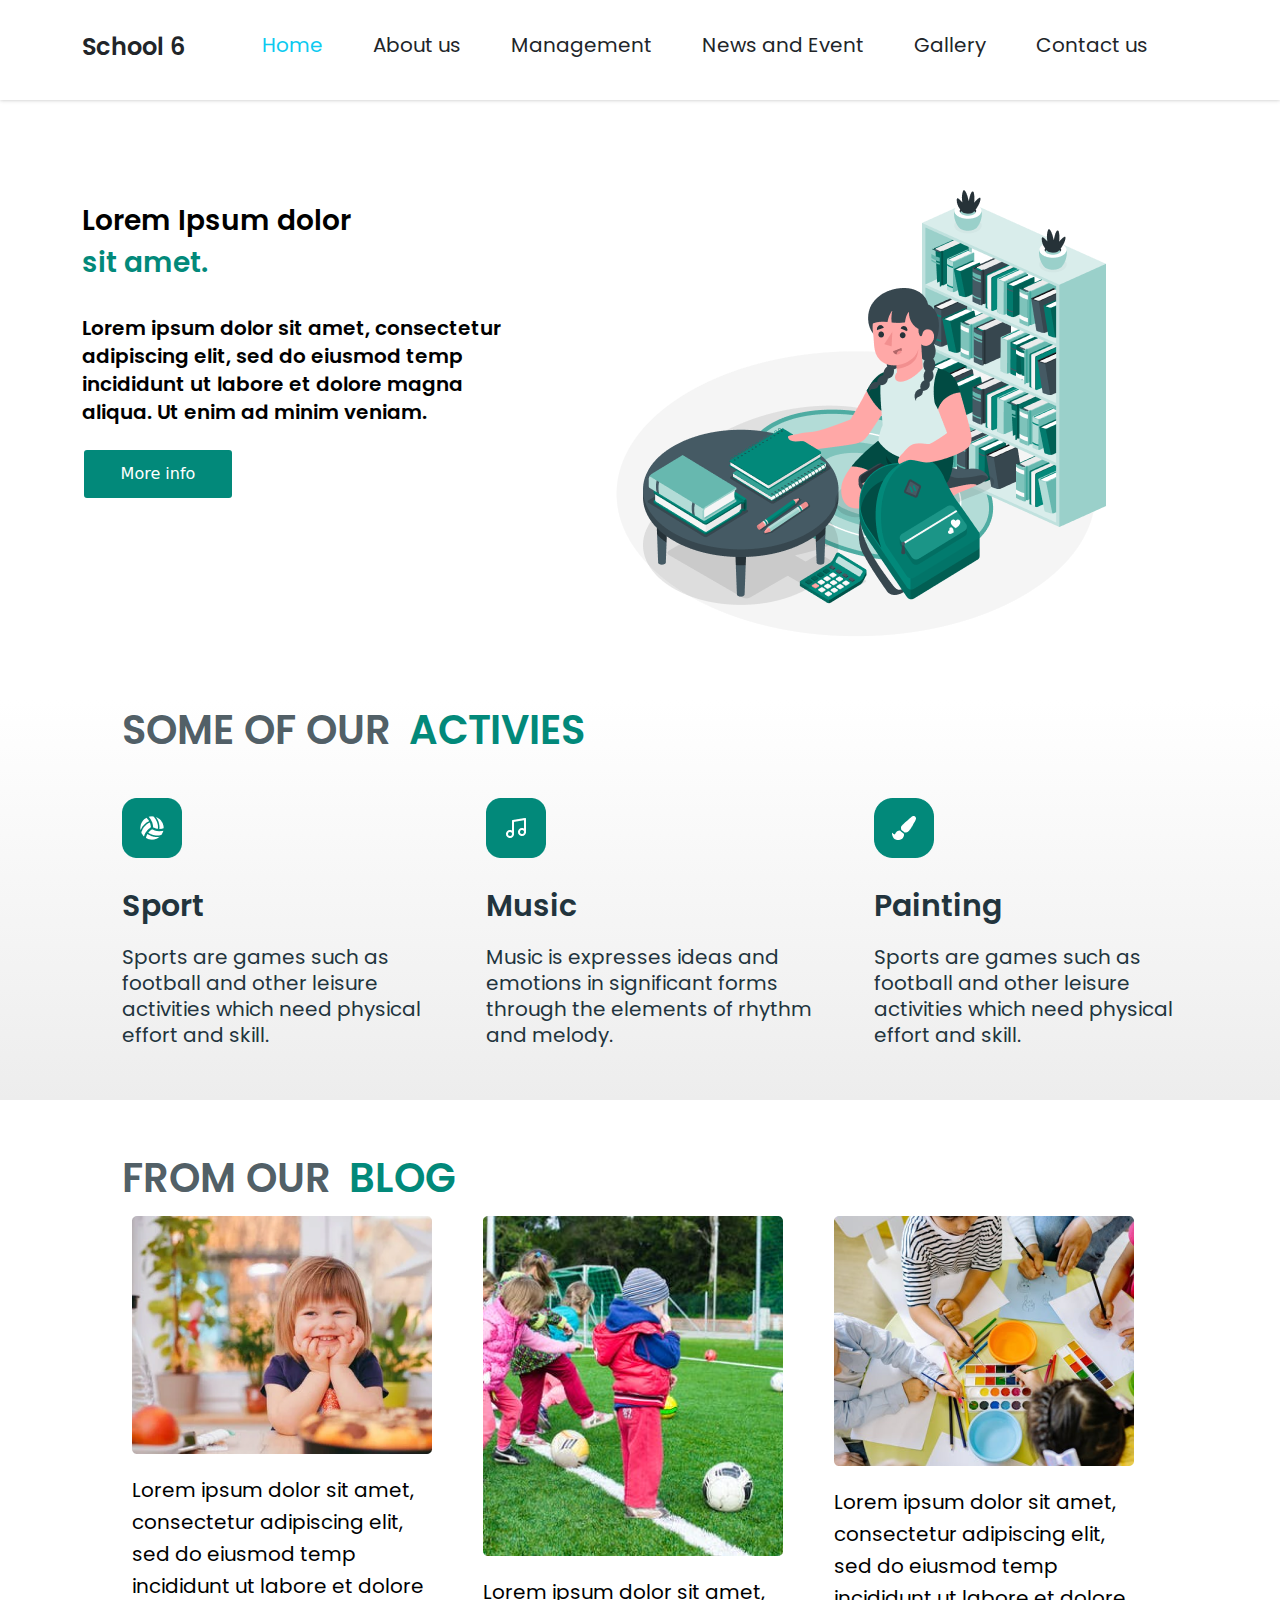
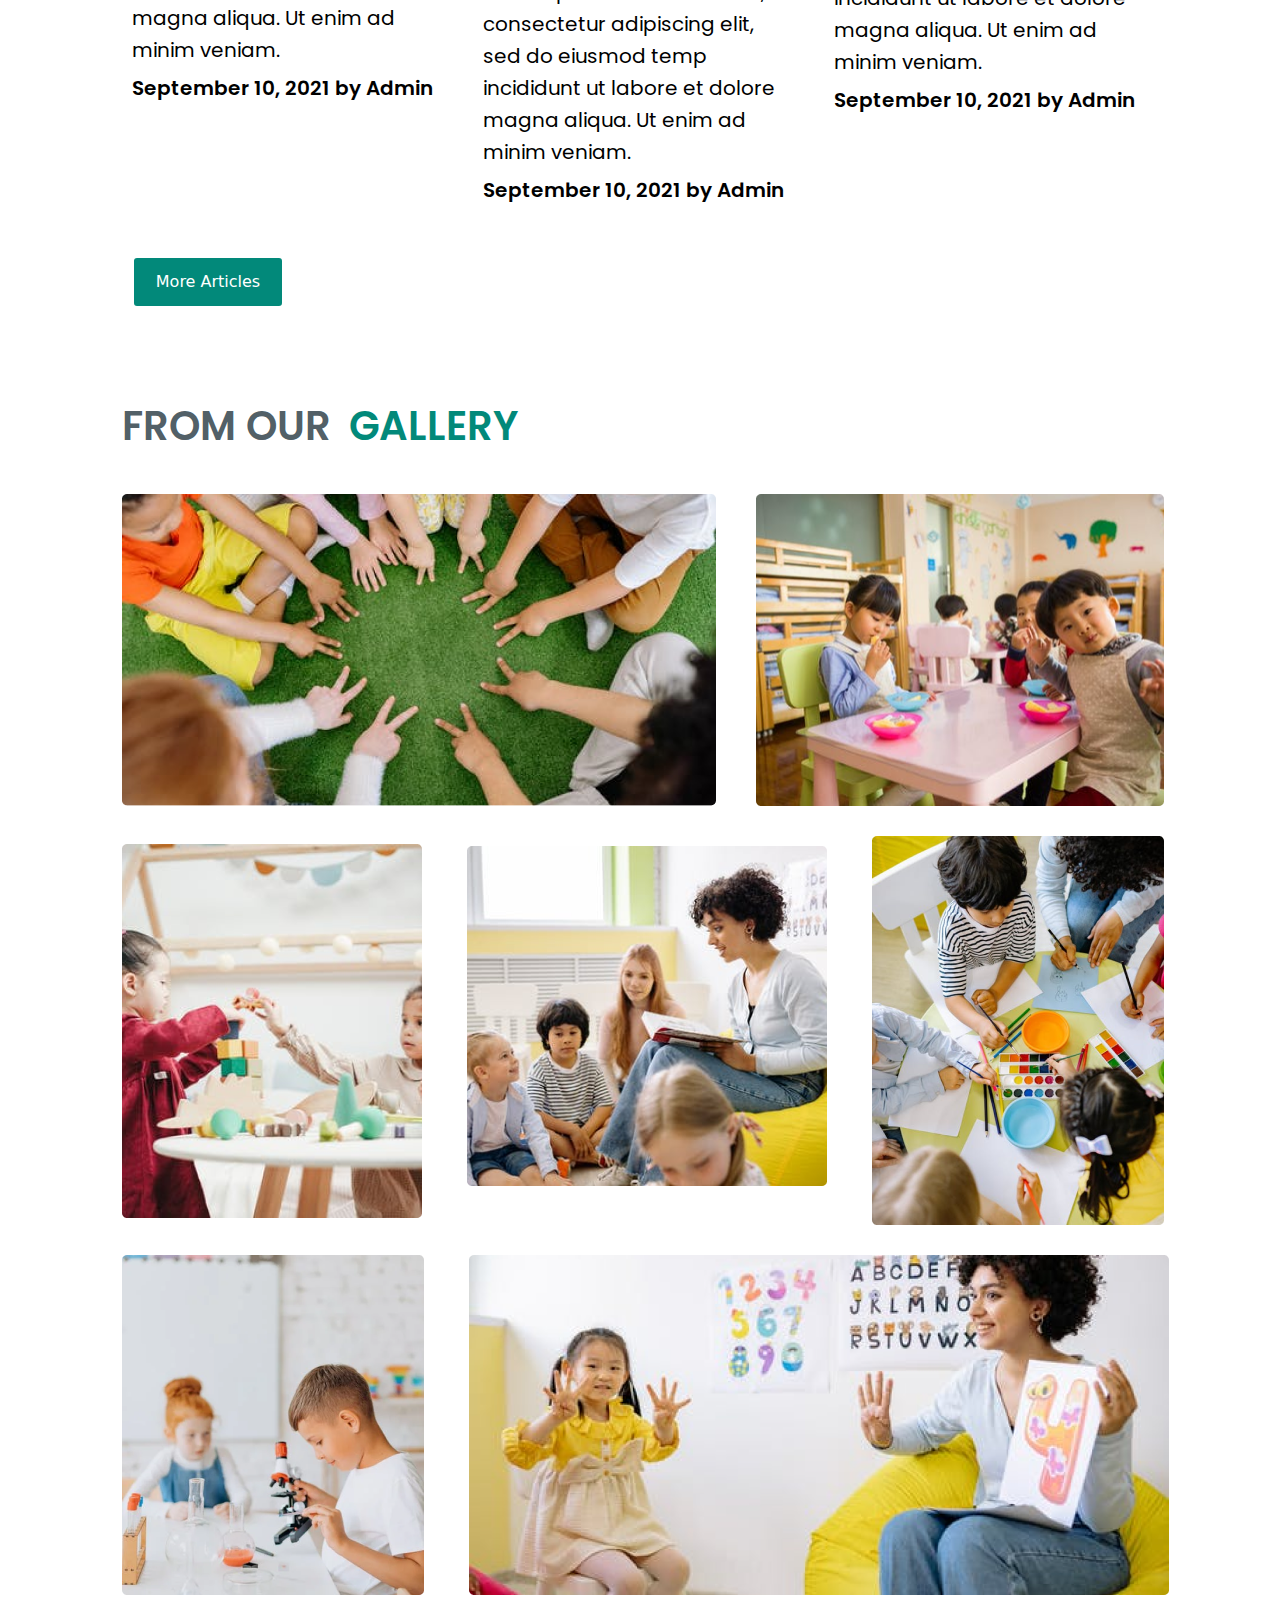
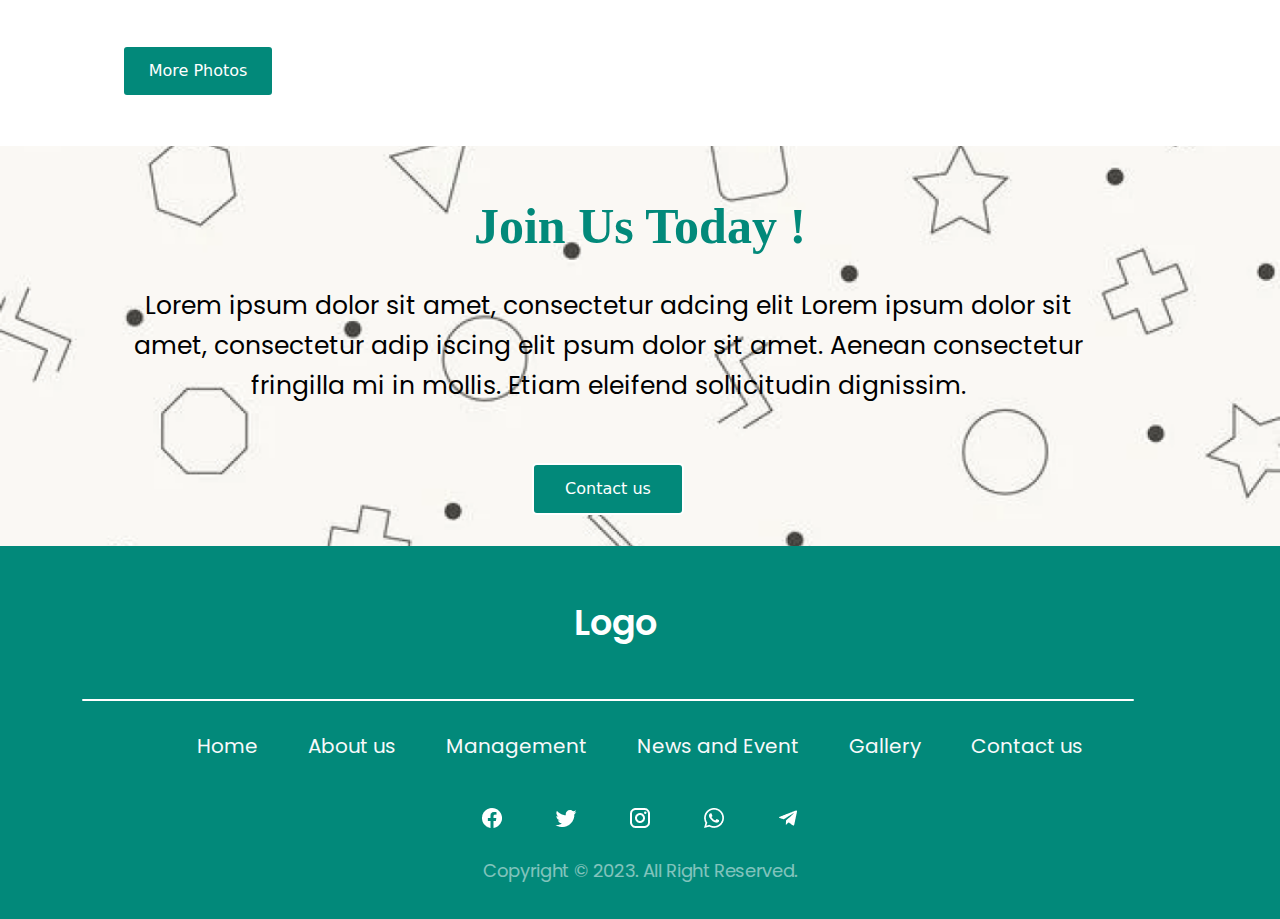
==== commit 4f48cb09: "Update index.html" ====
--- a/index.html
+++ b/index.html
@@ -235,7 +235,7 @@
                 </div>
 
                 <h1 class="footer__text">
-                    Copyright © 2021. All Right Reserved.
+                    Copyright © 2023. All Right Reserved.
                 </h1>
             </div>
         </div>
--- a/css/style.css
+++ b/css/style.css
@@ -358,6 +358,7 @@
     @media screen and (max-width: 480px) {
         .blogs {
             display: block;
+            margin-left: 50px
         }
     }
 
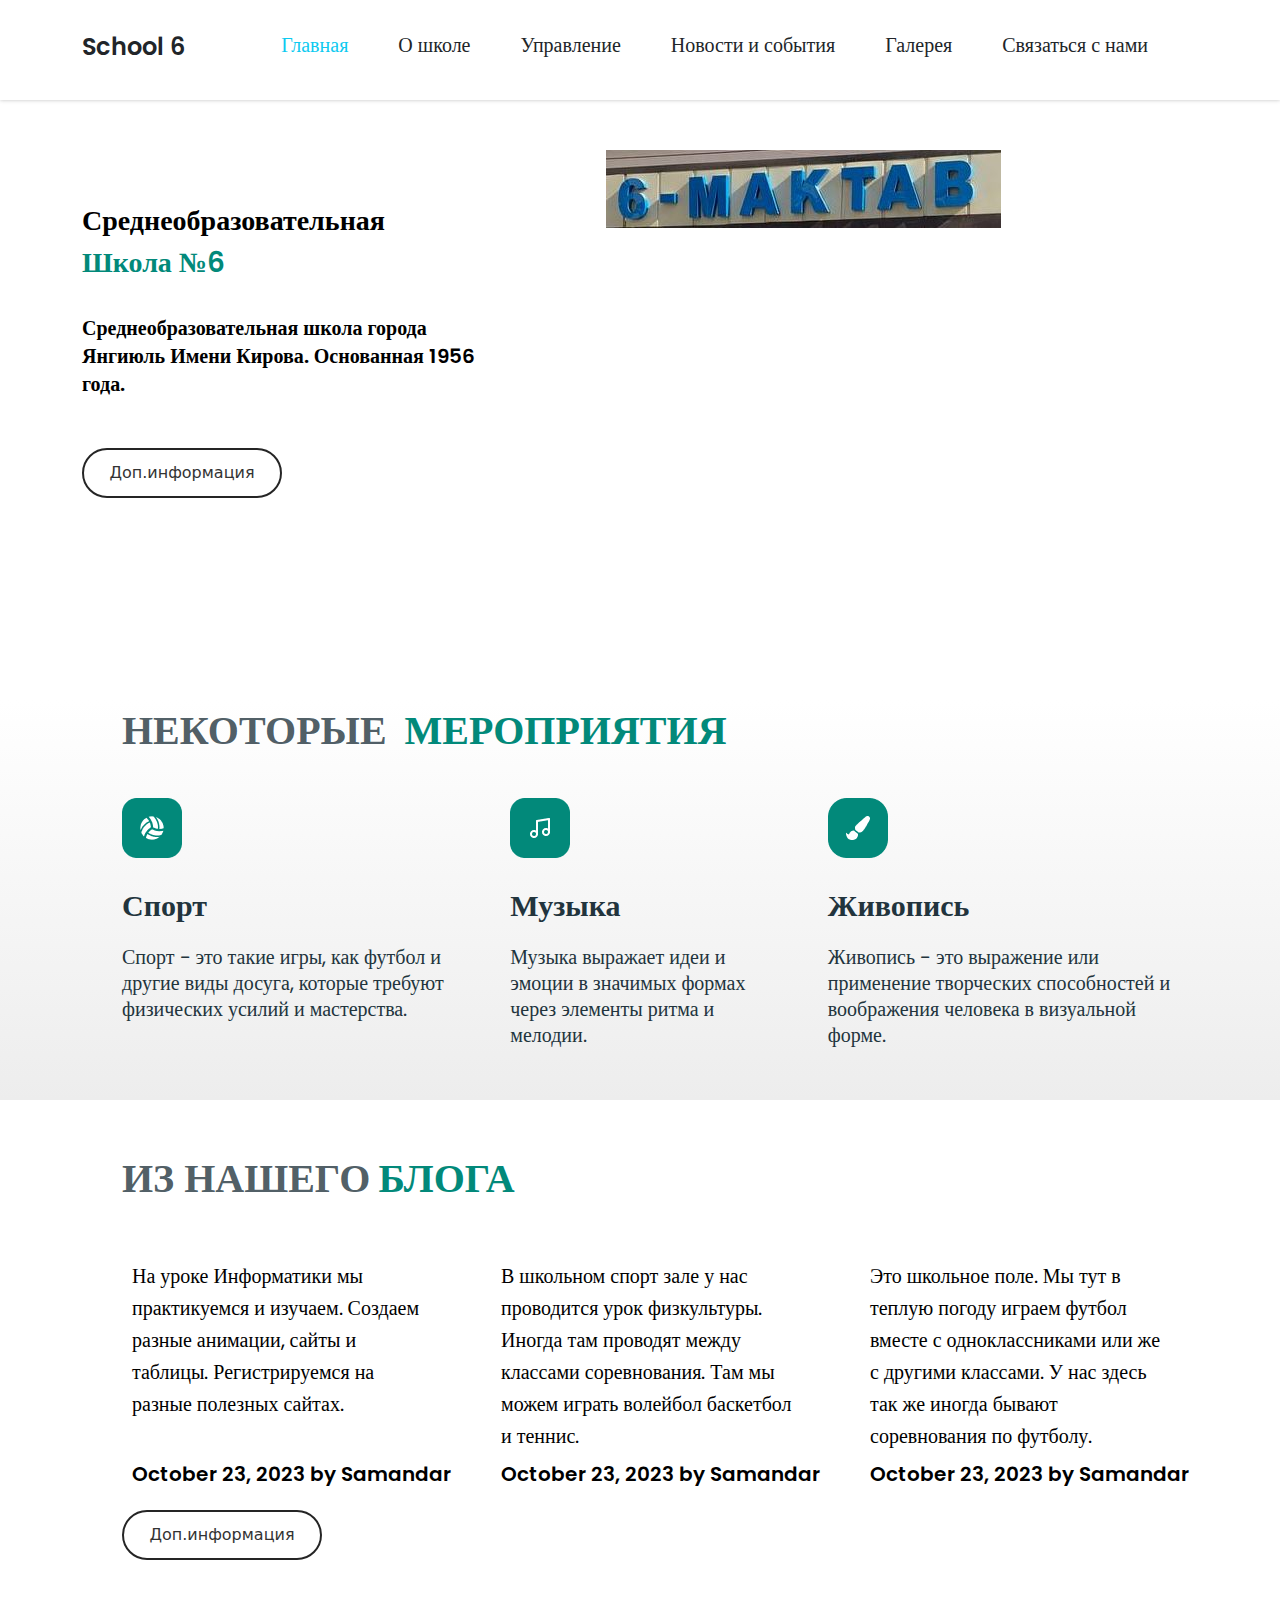
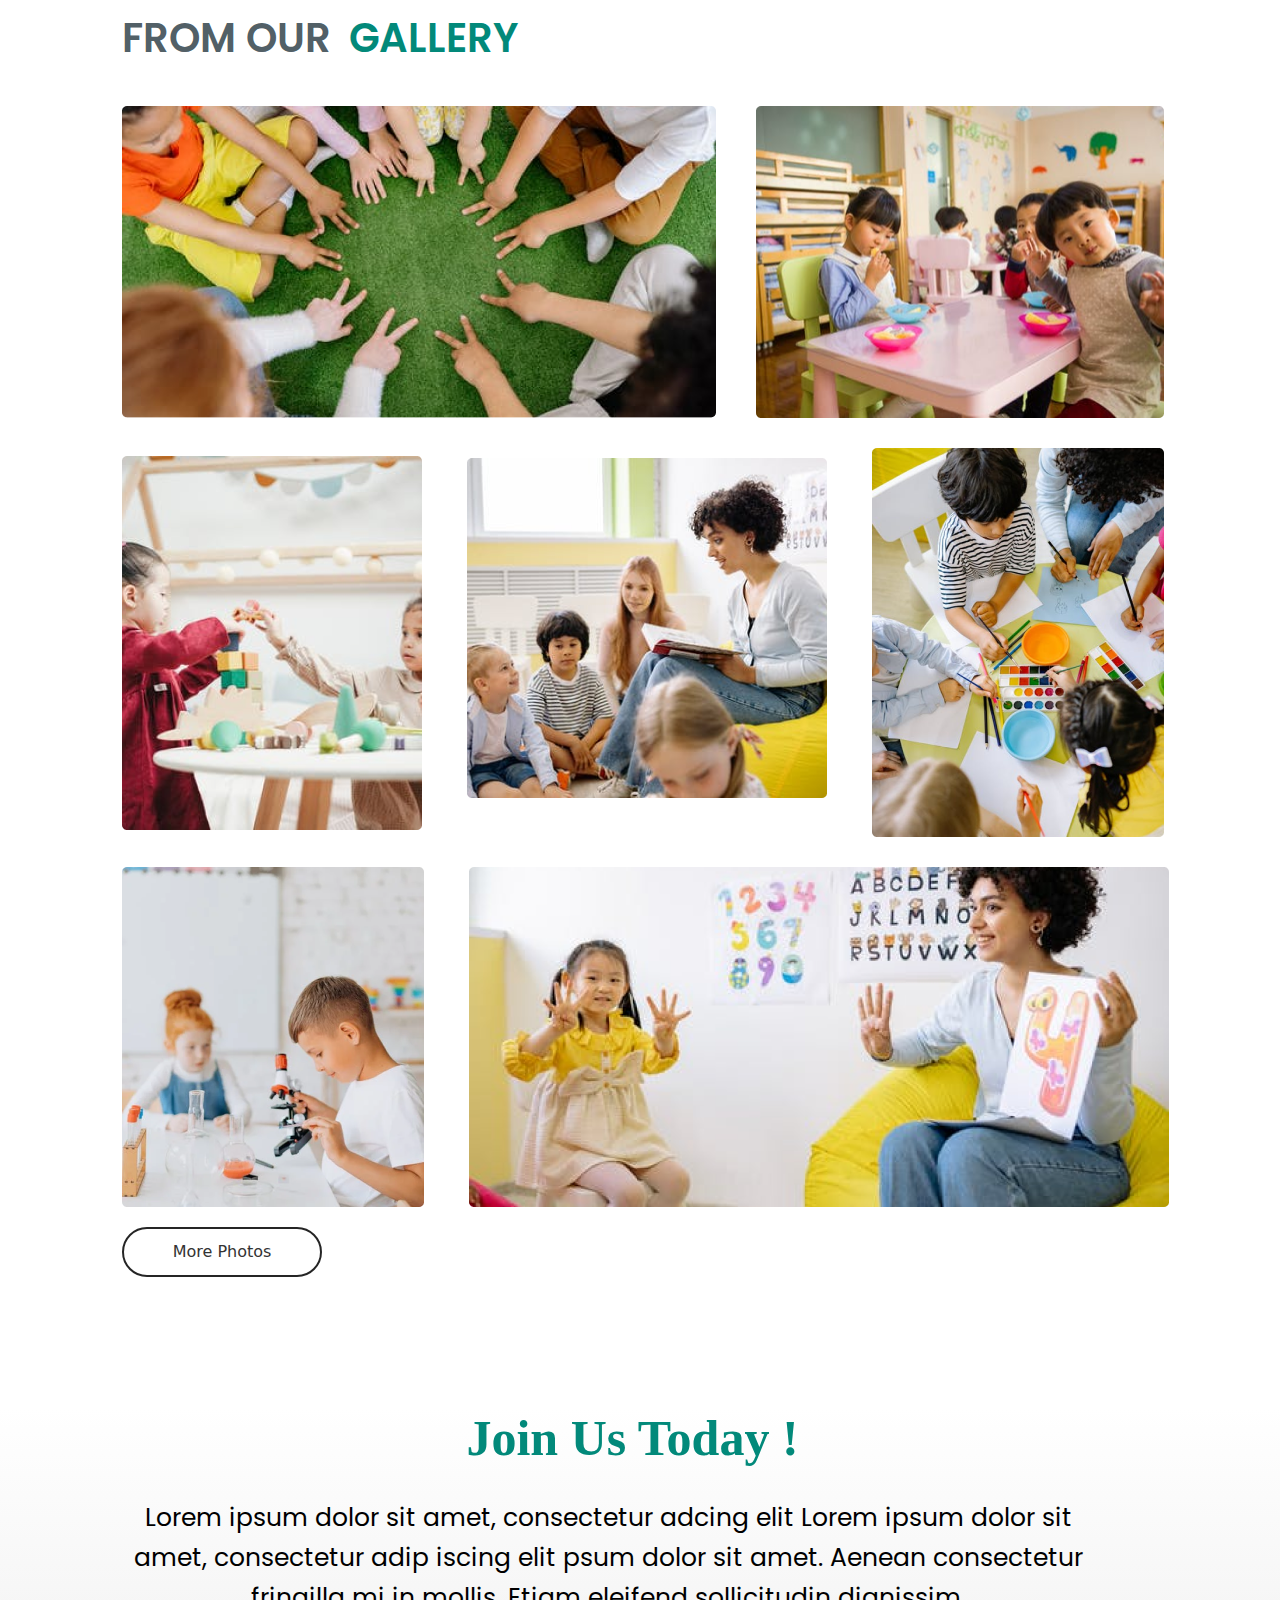
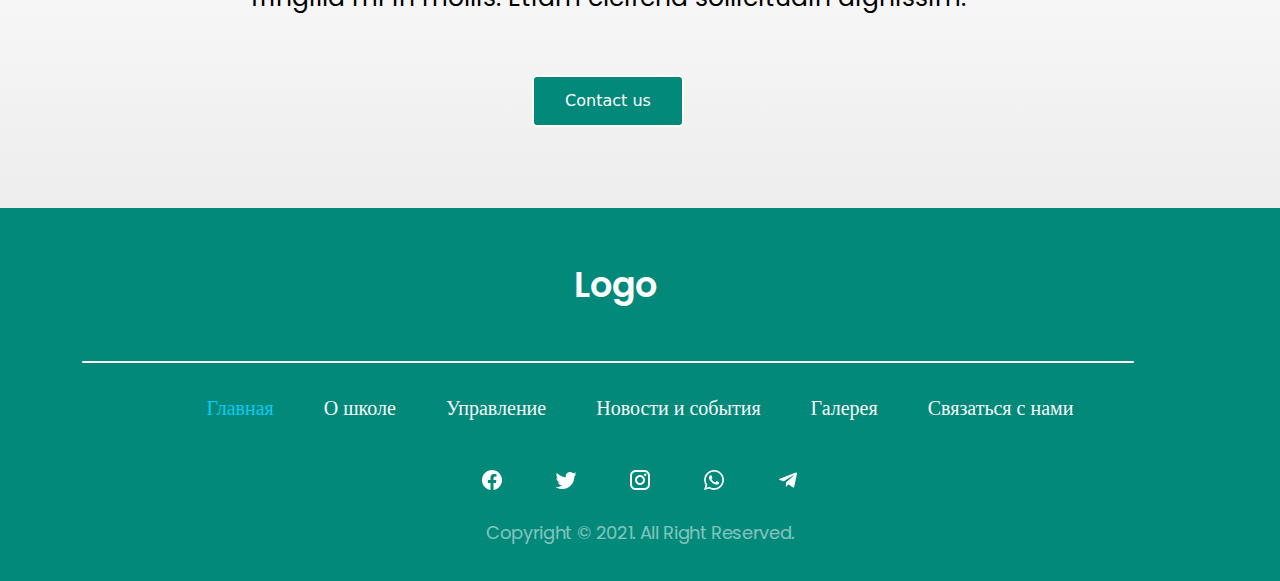
==== commit 87ab3a51: "Update index.html" ====
--- a/index.html
+++ b/index.html
@@ -17,16 +17,16 @@
         <nav class="header__nav">
             <div class="header__content container">
                 <h1>
-                   School 6
+                    School 6
                 </h1>
 
                 <ul class="nav justify-content-center">
-                    <li><a class="header__link text-info" href="#">Home</a></li>
-                    <li><a class="header__link text-dark" href="./pages/about.html">About us</a></li>
-                    <li><a class="header__link text-dark" href="#">Management</a></li>
-                    <li><a class="header__link text-dark" href="#">News and Event</a></li>
-                    <li><a class="header__link text-dark" href="#">Gallery</a></li>
-                    <li><a class="header__link text-dark" href="#">Contact us</a></li>
+                    <li><a class="header__link text-info" href="#">Главная</a></li>
+                    <li><a class="header__link text-dark" href="./pages/about.html">О школе</a></li>
+                    <li><a class="header__link text-dark" href="#">Управление</a></li>
+                    <li><a class="header__link text-dark" href="#">Новости и события</a></li>
+                    <li><a class="header__link text-dark" href="#">Галерея</a></li>
+                    <li><a class="header__link text-dark" href="#">Связаться с нами</a></li>
 
                 </ul>
             </div>
@@ -36,21 +36,20 @@
             <div class="section_1__content container">
                 <div class="section_1-text">
                     <h1>
-                        Lorem Ipsum dolor <br><strong class="sit">sit amet.</strong>
+                        Среднеобразовательная<br><strong class="sit">Школа №6</strong>
                     </h1>
 
                     <h2>
-                        Lorem ipsum dolor sit amet, consectetur adipiscing elit, sed do eiusmod temp incididunt ut
-                        labore et dolore magna aliqua. Ut enim ad minim veniam.
+                        Среднеобразовательная школа города Янгиюль Имени Кирова. Основанная 1956 года.
                     </h2>
 
                     <button>
-                        More info
+                        Доп.информация
                     </button>
                 </div>
 
-                <div class="section_1-img">
-                    <img src="./img/child__and__books.png" alt="">
+                <div class="section_1-img ">
+                    <img src="./img/school6.jpg" alt="">
                 </div>
             </div>
         </section>
@@ -60,7 +59,7 @@
         <section class="information__sec ">
             <div class="container">
                 <h1 class="information__sec-title">
-                    Some Of Our <strong class="sit m-2">Activies</strong>
+                    Некоторые <strong class="sit m-2">мероприятия</strong>
                 </h1>
 
                 <div class="activities">
@@ -68,12 +67,11 @@
                         <img src="./img/volleyball.png" alt="">
 
                         <h1>
-                            Sport
+                            Спорт
                         </h1>
 
                         <h2>
-                            Sports are games such as football and other leisure activities which need physical effort
-                            and skill.
+                            Спорт - это такие игры, как футбол и другие виды досуга, которые требуют физических усилий и мастерства.
                         </h2>
                     </div>
 
@@ -81,12 +79,11 @@
                         <img src="./img/music.png" alt="">
 
                         <h1>
-                            Music
+                            Музыка
                         </h1>
 
                         <h2>
-                            Music is expresses ideas and emotions in significant forms through the elements of rhythm
-                            and melody.
+                            Музыка выражает идеи и эмоции в значимых формах через элементы ритма и мелодии.
                         </h2>
                     </div>
 
@@ -94,12 +91,11 @@
                         <img src="./img/painting.png" alt="">
 
                         <h1>
-                            Painting
+                            Живопись
                         </h1>
 
                         <h2>
-                            Sports are games such as football and other leisure activities which need physical effort
-                            and skill.
+                            Живопись - это выражение или применение творческих способностей и воображения человека в визуальной форме.
                         </h2>
                     </div>
                 </div>
@@ -109,46 +105,43 @@
 
         <section class="information__blog container">
             <h1 class="information__sec-title mt-5">
-                From OUR <strong class="sit m-2">Blog</strong>
+                ИЗ НАШЕГО<strong class="sit m-2">БЛОГА</strong>
             </h1>
             <div class="blogs">
 
                 <div class="smile">
-                    <img src="./img/smiling__child.png" alt="">
-
-                    <h1>
-                        Lorem ipsum dolor sit amet, consectetur adipiscing elit, sed do eiusmod temp incididunt ut
-                        labore et dolore magna aliqua. Ut enim ad minim veniam.
+                    <img src="./img/class_3.jpg" alt="">
+
+                    <h1>
+                        На уроке Информатики мы практикуемся и изучаем. Создаем разные анимации, сайты и таблицы. Регистрируемся на разные полезных сайтах.
                     </h1>
 
                     <strong>
-                        September 10, 2021 by Admin
+                        October 23, 2023 by Samandar
                     </strong>
                 </div>
 
                 <div class="play">
-                    <img src="./img/playing__child.png" alt="">
-
-                    <h1>
-                        Lorem ipsum dolor sit amet, consectetur adipiscing elit, sed do eiusmod temp incididunt ut
-                        labore et dolore magna aliqua. Ut enim ad minim veniam.
+                    <img src="./img/gym_of_school.jpg" alt="">
+
+                    <h1>
+                        В школьном спорт зале у нас проводится урок физкультуры. Иногда там проводят между классами соревнования. Там мы можем играть волейбол баскетбол и теннис.
                     </h1>
 
                     <strong>
-                        September 10, 2021 by Admin
+                        October 23, 2023 by Samandar
                     </strong>
                 </div>
 
                 <div class="draw">
-                    <img src="./img/drawing__child.png" alt="">
-
-                    <h1>
-                        Lorem ipsum dolor sit amet, consectetur adipiscing elit, sed do eiusmod temp incididunt ut
-                        labore et dolore magna aliqua. Ut enim ad minim veniam.
+                    <img src="./img/stadium_of_school.jpg" alt="">
+
+                    <h1>
+                        Это школьное поле. Мы тут в теплую погоду играем футбол вместе с одноклассниками или же с другими классами. У нас здесь так же иногда бывают соревнования по футболу.
                     </h1>
 
                     <strong>
-                        September 10, 2021 by Admin
+                        October 23, 2023 by Samandar
                     </strong>
                 </div>
 
@@ -156,7 +149,7 @@
             </div>
 
             <button>
-                More Articles
+                Доп.информация
             </button>
         </section>
 
@@ -212,17 +205,17 @@
                 <div class="footer__title ">
                     <h1>Logo</h1>
                 </div>
-    
+
                 <div class="line"></div>
 
                 <div class="footer__nav">
-                    <ul class="nav justify-content-center">
-                        <li><a class="header__link text-light" href="#">Home</a></li>
-                        <li><a class="header__link text-light" href="./pages/about.html">About us</a></li>
-                        <li><a class="header__link text-light" href="#">Management</a></li>
-                        <li><a class="header__link text-light" href="#">News and Event</a></li>
-                        <li><a class="header__link text-light" href="#">Gallery</a></li>
-                        <li><a class="header__link text-light" href="#">Contact us</a></li>
+                    <ul class="nav">
+                        <li><a class="header__link text-info" href="#">Главная</a></li>
+                        <li><a class="header__link text-light" href="./pages/about.html">О школе</a></li>
+                        <li><a class="header__link text-light" href="#">Управление</a></li>
+                        <li><a class="header__link text-light" href="#">Новости и события</a></li>
+                        <li><a class="header__link text-light" href="#">Галерея</a></li>
+                        <li><a class="header__link text-light" href="#">Связаться с нами</a></li>
                     </ul>
                 </div>
 
@@ -235,7 +228,7 @@
                 </div>
 
                 <h1 class="footer__text">
-                    Copyright © 2023. All Right Reserved.
+                    Copyright © 2021. All Right Reserved.
                 </h1>
             </div>
         </div>
--- a/css/style.css
+++ b/css/style.css
@@ -1,4 +1,4 @@
-    @import url(./font.css);
+       @import url(./font.css);
 
     * {
         padding: 0;
@@ -50,7 +50,7 @@
             display: flex;
             justify-content: center;
             align-items: center;
-            margin-left: 100px;
+            margin-left: 120px;
         }
     }
 
@@ -81,7 +81,7 @@
             justify-content: center;
             margin-top: 100px;
             margin-right: 0;
-            margin-left: 80px;
+            margin-left: 100px;
             display: flex;
         }
     }
@@ -136,7 +136,7 @@
 
     @media screen and (max-width: 480px) {
         .section_1-text h1 {
-            margin-left: 30px;
+            margin-left: 60px;
             margin-top: 60px;
         }
     }
@@ -166,39 +166,56 @@
     @media screen and (max-width: 480px) {
         .section_1-text h2 {
             text-align: center;
-            width: 250px;
+            width: 300px;
             height: 200px;
-            margin-left: 30px;
-            margin-top: 0px;
+            margin-left: 40px;
+            margin-top: 10px;
         }
     }
 
     .section_1-text button {
-        width: 152px;
-        height: 52px;
-        display: inline-flex;
-        justify-content: center;
-        align-items: center;
-        border-radius: 5px;
-        background: #02897A;
-        color: white;
-        border: 2px solid white;
-        transition: .3s linear;
+        height: 50px;
+        width: 200px;
+        position: relative;
+        background-color: transparent;
+        cursor: pointer;
+        border: 2px solid #252525;
+        overflow: hidden;
+        border-radius: 30px;
+        color: #333;
+        transition: all 0.5s ease-in-out;
+    }
+
+    .section_1-text button:hover {
+        box-shadow: 1px 1px 200px #252525;
+        color: #fff;
+        border: none;
+    }
+
+    .section_1-text button::after {
+        content: "";
+        position: absolute;
+        left: 0;
+        top: 0;
+        transition: all 0.5s ease-in-out;
+        background-color: #333;
+        border-radius: 30px;
+        visibility: hidden;
+        height: 10px;
+        width: 10px;
+        z-index: -1;
+    }
+
+    .section_1-text button:hover::after {
+        visibility: visible;
+        transform: scale(100) translateX(2px);
     }
 
     @media screen and (max-width: 480px) {
         .section_1-text button {
             margin-top: 10px;
-            margin-left: 70px;
-        }
-    }
-
-    .section_1-text button:hover {
-        transition: .3s linear;
-        background: #0d59af;
-        width: 162px;
-        height: 62px;
-        box-shadow: 0px 0px 10px rgb(11, 5, 95);
+            margin-left: 80px;
+        }
     }
 
     .section_1-img img {
@@ -210,7 +227,7 @@
         .section_1-img img {
             width: 200px;
             height: 200px;
-            margin-left: -250px;
+            margin-left: -230px;
             margin-top: 450px;
         }
     }
@@ -358,7 +375,7 @@
     @media screen and (max-width: 480px) {
         .blogs {
             display: block;
-            margin-left: 50px
+            margin-left: 35px
         }
     }
 
@@ -462,19 +479,43 @@
     }
 
     .information__blog button {
-        width: 152px;
-        height: 52px;
-        display: inline-flex;
-        justify-content: center;
-        align-items: center;
-        border-radius: 5px;
-        background: #02897A;
-        color: white;
-        border: 2px solid white;
-        transition: .3s linear;
-        margin-left: 50px;
-        margin-top: 50px;
-        margin-bottom: 40px;
+        height: 50px;
+        width: 200px;
+        position: relative;
+        background-color: transparent;
+        cursor: pointer;
+        border: 2px solid #252525;
+        overflow: hidden;
+        border-radius: 30px;
+        color: #333;
+        transition: all 0.5s ease-in-out;
+        margin-top: 20px;
+        margin-left: 40px;
+    }
+
+    .information__blog button:hover {
+        box-shadow: 1px 1px 200px #252525;
+        color: #fff;
+        border: none;
+    }
+
+    .information__blog button::after {
+        content: "";
+        position: absolute;
+        left: 0;
+        top: 0;
+        transition: all 0.5s ease-in-out;
+        background-color: #333;
+        border-radius: 30px;
+        visibility: hidden;
+        height: 10px;
+        width: 10px;
+        z-index: -1;
+    }
+
+    .information__blog button:hover::after {
+        visibility: visible;
+        transform: scale(100) translateX(2px);
     }
 
     @media screen and (max-width: 480px) {
@@ -484,15 +525,6 @@
         }
     }
 
-    .information__blog button:hover {
-        transition: .3s linear;
-        background: #0d59af;
-        width: 162px;
-        height: 62px;
-        box-shadow: 0px 0px 10px rgb(11, 5, 95);
-    }
-
-
     /* INFORMATION__BLOG END */
 
 
@@ -526,6 +558,21 @@
     @media screen and (max-width: 480px) {
         .image__part_1 {
             display: block;
+            margin-left: 30px;
+        }
+    }
+
+    @media screen and (max-width: 480px) {
+        .image__part_2 {
+            display: block;
+            margin-left: 30px;
+        }
+    }
+
+    @media screen and (max-width: 480px) {
+        .image__part_3 {
+            display: block;
+            margin-left: 30px;
         }
     }
 
@@ -615,47 +662,59 @@
     }
 
     .gallery button {
-        width: 152px;
-        height: 52px;
-        display: inline-flex;
-        justify-content: center;
-        align-items: center;
-        border-radius: 5px;
-        background: #02897A;
-        color: white;
-        border: 2px solid white;
-        transition: .3s linear;
-        margin-left: 40px;
-        margin-top: 50px;
+        height: 50px;
+        width: 200px;
+        position: relative;
+        background-color: transparent;
+        cursor: pointer;
+        border: 2px solid #252525;
+        overflow: hidden;
+        border-radius: 30px;
+        color: #333;
+        transition: all 0.5s ease-in-out;
+        margin-top: 20px;
+        margin-left: 40px;
+    }
+
+    .gallery button:hover {
+        box-shadow: 1px 1px 200px #252525;
+        color: #fff;
+        border: none;
+    }
+
+    .gallery button::after {
+        content: "";
+        position: absolute;
+        left: 0;
+        top: 0;
+        transition: all 0.5s ease-in-out;
+        background-color: #333;
+        border-radius: 30px;
+        visibility: hidden;
+        height: 10px;
+        width: 10px;
+        z-index: -1;
+    }
+
+    .gallery button:hover::after {
+        visibility: visible;
+        transform: scale(100) translateX(2px);
     }
 
     @media screen and (max-width: 480px) {
         .gallery button {
             margin-top: 40px;
-            margin-left: 70px;
+            margin-left: 80px;
             margin-bottom: 40px;
         }
     }
 
-    .gallery button:hover {
-        transition: .3s linear;
-        background: #0d59af;
-        width: 162px;
-        height: 62px;
-        box-shadow: 0px 0px 10px rgb(11, 5, 95);
-    }
-
-
     /* GALLERY END */
 
     /* JOIN START */
 
     .join {
-        background-image: url(../img/join__bg.png);
-        background-repeat: no-repeat;
-        background-size: cover;
-        background-position: center;
-        overflow: hidden;
+        background: linear-gradient(180deg, #FFF 0%, #EDEDED 100%);
         height: 400px;
     }
 
@@ -673,6 +732,7 @@
         font-style: normal;
         font-weight: 700;
         margin-top: 50px;
+        margin-right: 15px;
     }
 
     @media screen and (max-width: 480px) {
@@ -702,8 +762,8 @@
             width: 300px;
             height: 60px;
             font-size: 20px;
-            text-align: center;
-            margin-left: 0;
+            text-align: justify;
+            margin-left: 30px;
         }
     }
 
@@ -724,7 +784,7 @@
     @media screen and (max-width: 480px) {
         .join button {
             margin-top: 280px;
-            margin-left: 70px;
+            margin-left: 100px;
         }
     }
 
@@ -766,7 +826,7 @@
         .footer__nav {
             flex-direction: column;
             justify-content: center;
-            margin-right: 60px;
+            margin-right: 90px;
             text-align: center;
         }
     }
@@ -786,6 +846,12 @@
         margin-right: 50px
     }
 
+    @media screen and (max-width: 480px) {
+        .footer__title h1 {
+            margin-right: 0;
+        }
+    }
+
     .line {
         width: 1052px;
         height: 2px;
@@ -797,6 +863,7 @@
     @media screen and (max-width: 480px) {
         .line {
             width: 300px;
+            margin-left: 35px
         }
     }
 
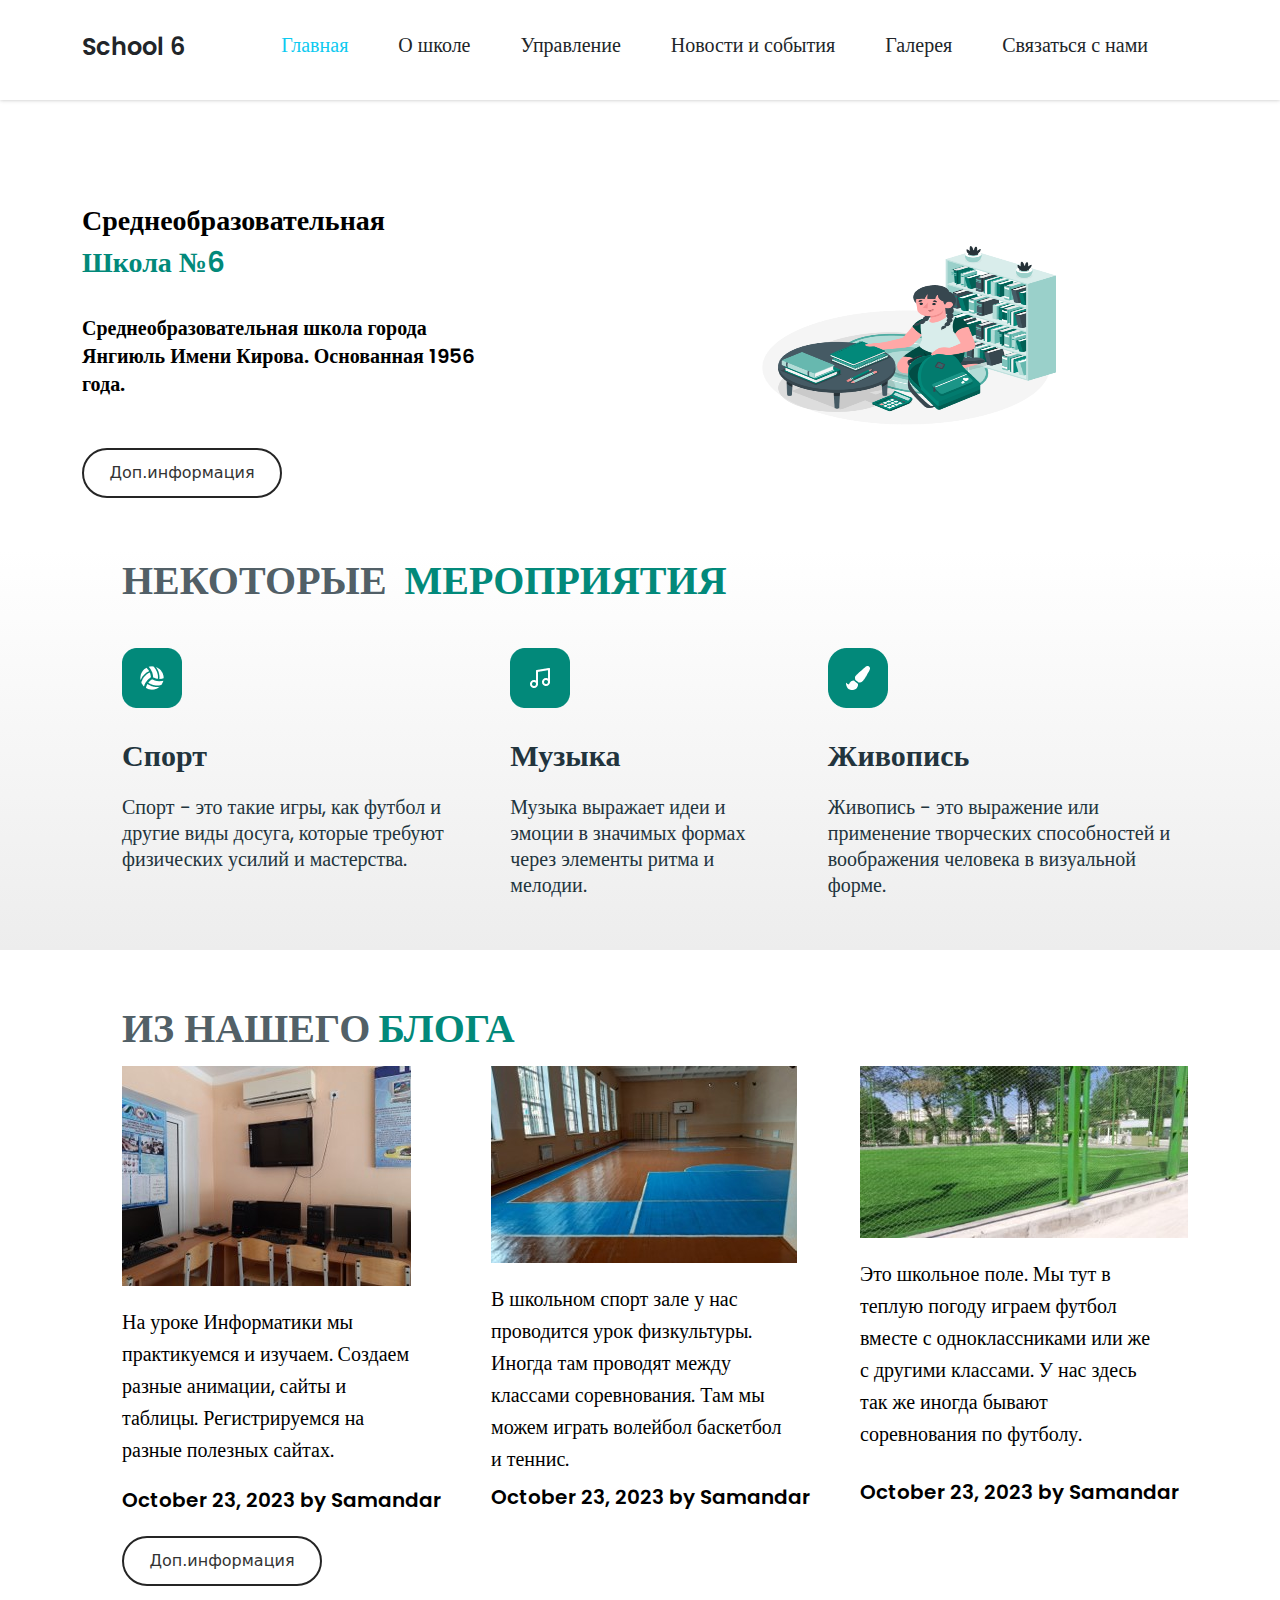
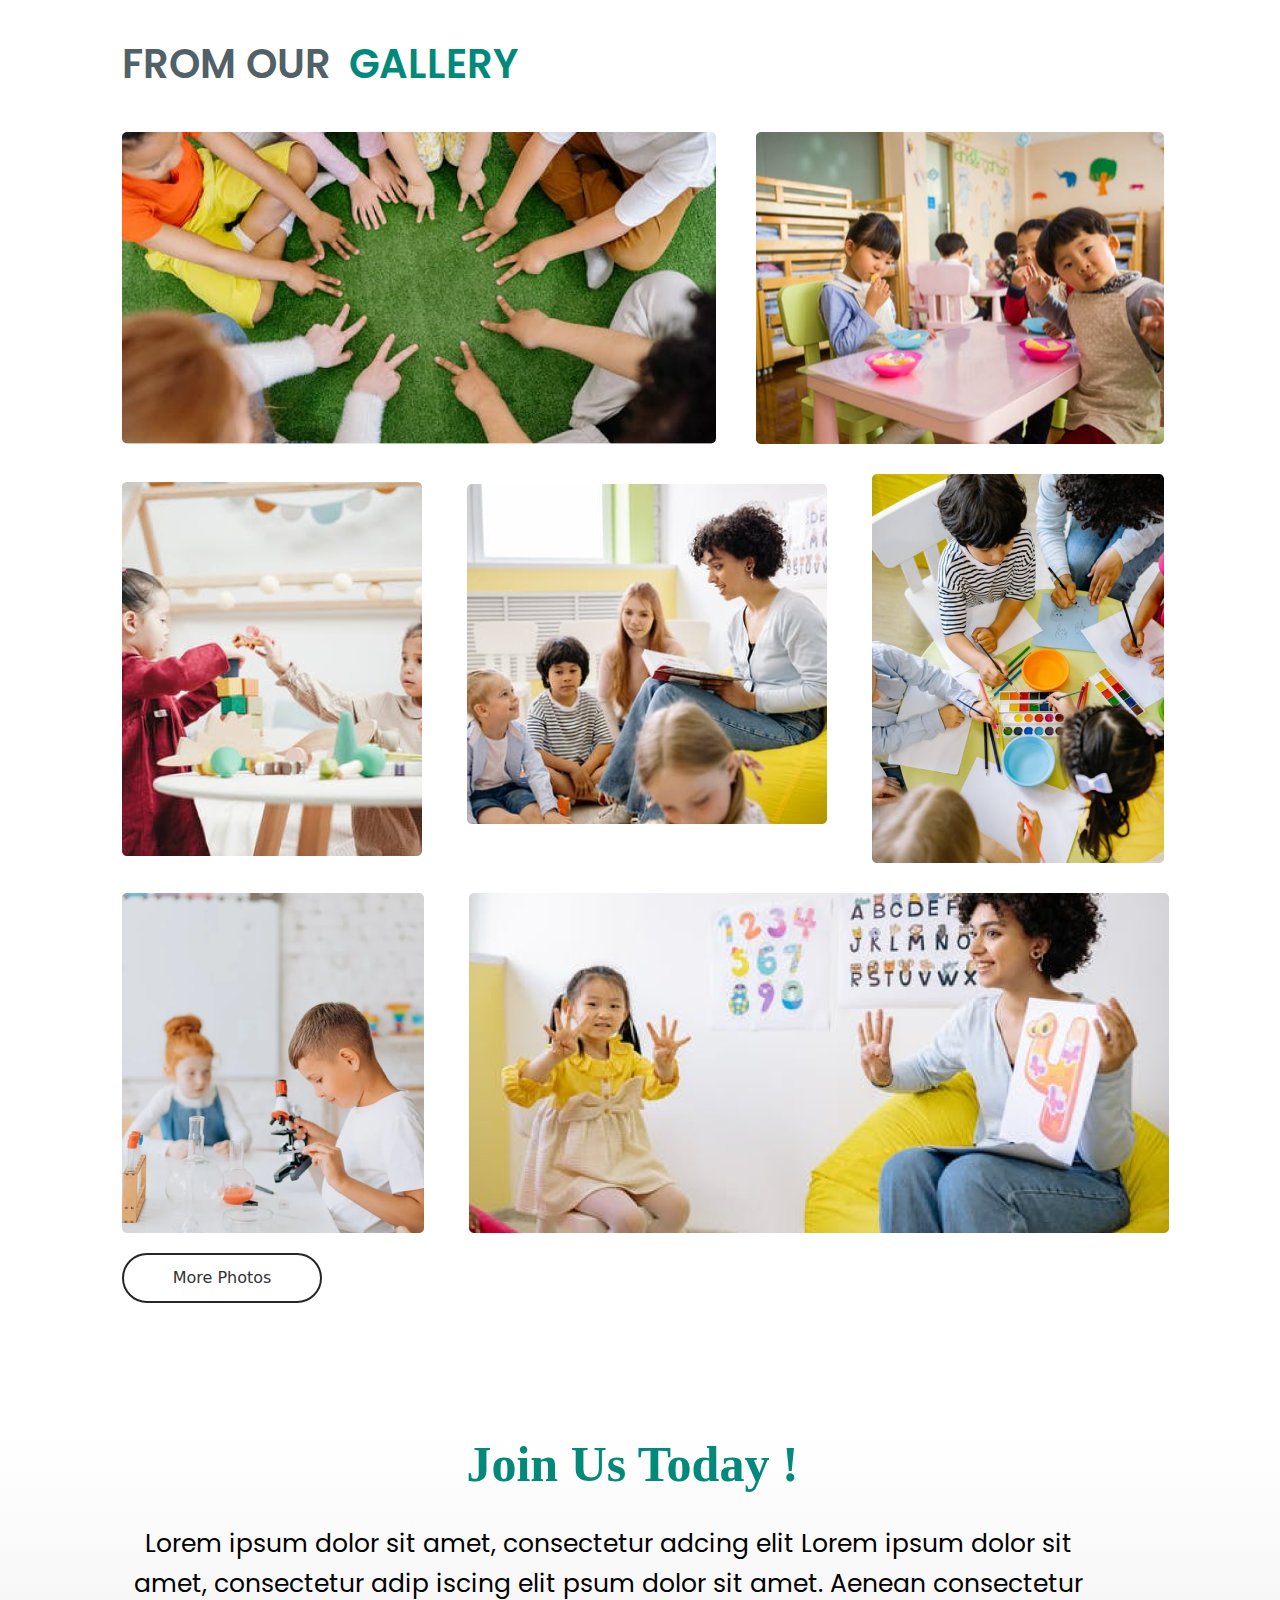
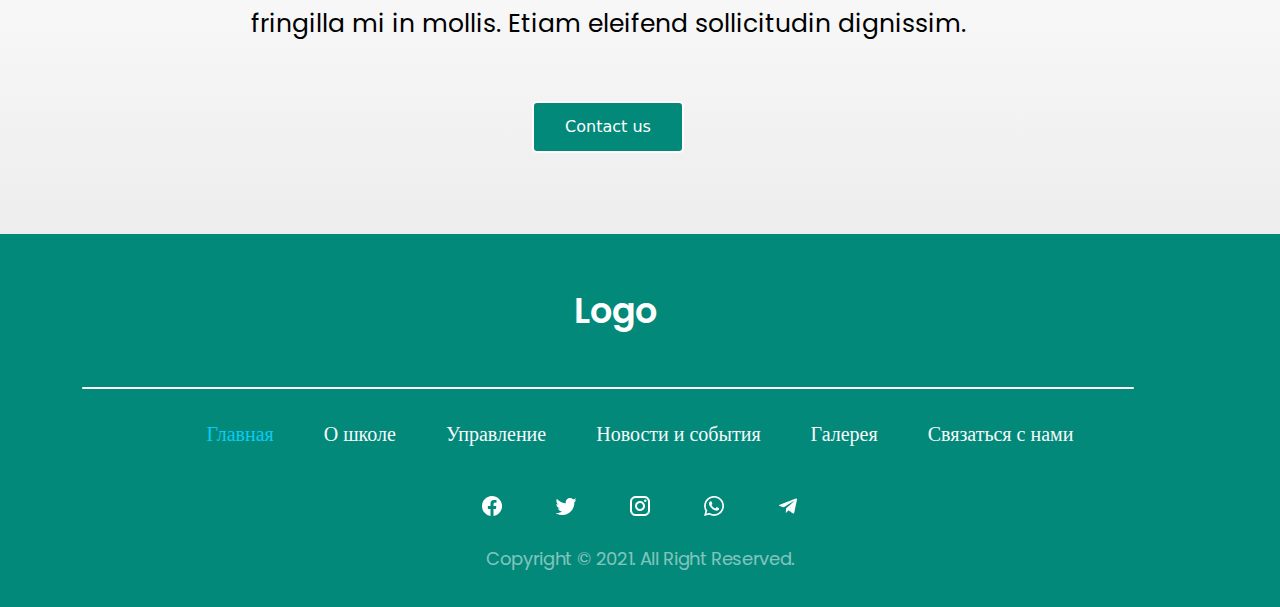
==== commit 3c13248b: "Update index.html" ====
--- a/index.html
+++ b/index.html
@@ -13,7 +13,7 @@
 
 <body>
 
-    <header class="header">
+        <header class="header">
         <nav class="header__nav">
             <div class="header__content container">
                 <h1>
@@ -49,7 +49,7 @@
                 </div>
 
                 <div class="section_1-img ">
-                    <img src="./img/school6.jpg" alt="">
+                    <img src="./img/child__and__books.png" alt="">
                 </div>
             </div>
         </section>
--- a/css/style.css
+++ b/css/style.css
@@ -1,6 +1,6 @@
        @import url(./font.css);
 
-    * {
+   * {
         padding: 0;
         margin: 0;
         box-sizing: border-box;
@@ -111,7 +111,7 @@
     }
 
     .section_1 {
-        height: 600px;
+        height: 450px;
     }
 
     @media screen and (max-width: 480px) {
@@ -136,7 +136,7 @@
 
     @media screen and (max-width: 480px) {
         .section_1-text h1 {
-            margin-left: 60px;
+            margin-left: 50px;
             margin-top: 60px;
         }
     }
@@ -167,7 +167,7 @@
         .section_1-text h2 {
             text-align: center;
             width: 300px;
-            height: 200px;
+            height: 100px;
             margin-left: 40px;
             margin-top: 10px;
         }
@@ -184,6 +184,7 @@
         border-radius: 30px;
         color: #333;
         transition: all 0.5s ease-in-out;
+        margin-bottom: 50px;
     }
 
     .section_1-text button:hover {
@@ -213,22 +214,23 @@
 
     @media screen and (max-width: 480px) {
         .section_1-text button {
-            margin-top: 10px;
-            margin-left: 80px;
+            margin-left: 90px;
         }
     }
 
     .section_1-img img {
-        margin-left: 100px;
-        margin-top: 50px;
+        width: 300px;
+        height: 200px;
+        margin-left: 250px;
+        margin-top: 130px;
     }
 
     @media screen and (max-width: 480px) {
         .section_1-img img {
-            width: 200px;
+            width: 274px;
             height: 200px;
-            margin-left: -230px;
-            margin-top: 450px;
+            margin-left: -290px;
+            margin-top: 350px;
         }
     }
 
@@ -380,17 +382,49 @@
     }
 
     .smile {
+        margin-left: 40px;
+    }
+
+    @media screen and (max-width: 480px) {
+        .smile {
+            margin-left: 0;
+            margin-top: 20px;
+        }
+    }
+
+    .smile h1 {
+        color: #000;
+        font-family: Poppins;
+        font-size: 20px;
+        font-style: normal;
+        font-weight: 400;
+        line-height: 32px;
+        width: 300px;
+        height: 170px;
+        margin-top: 20px;
+    }
+
+    .smile strong {
+        color: #000;
+        font-family: Poppins;
+        font-size: 20px;
+        font-style: normal;
+        font-weight: 600;
+        line-height: 32px;
+    }
+
+    .play {
         margin-left: 50px;
     }
 
     @media screen and (max-width: 480px) {
-        .smile {
-            margin-left: 0;
-            margin-top: 20px;
-        }
-    }
-
-    .smile h1 {
+        .play {
+            margin-left: 0;
+            margin-top: 30px;
+        }
+    }
+
+    .play h1 {
         color: #000;
         font-family: Poppins;
         font-size: 20px;
@@ -402,7 +436,7 @@
         margin-top: 20px;
     }
 
-    .smile strong {
+    .play strong {
         color: #000;
         font-family: Poppins;
         font-size: 20px;
@@ -412,18 +446,18 @@
         margin-top: 20px;
     }
 
-    .play {
+    .draw {
         margin-left: 50px;
     }
 
     @media screen and (max-width: 480px) {
-        .play {
+        .draw {
             margin-left: 0;
             margin-top: 30px;
         }
     }
 
-    .play h1 {
+    .draw h1 {
         color: #000;
         font-family: Poppins;
         font-size: 20px;
@@ -431,51 +465,18 @@
         font-weight: 400;
         line-height: 32px;
         width: 300px;
-        height: 190px;
+        height: 210px;
         margin-top: 20px;
     }
 
-    .play strong {
+    .draw strong {
         color: #000;
         font-family: Poppins;
         font-size: 20px;
         font-style: normal;
         font-weight: 600;
         line-height: 32px;
-        margin-top: 20px;
-    }
-
-    .draw {
-        margin-left: 50px;
-    }
-
-    @media screen and (max-width: 480px) {
-        .draw {
-            margin-left: 0;
-            margin-top: 30px;
-        }
-    }
-
-    .draw h1 {
-        color: #000;
-        font-family: Poppins;
-        font-size: 20px;
-        font-style: normal;
-        font-weight: 400;
-        line-height: 32px;
-        width: 300px;
-        height: 190px;
-        margin-top: 20px;
-    }
-
-    .draw strong {
-        color: #000;
-        font-family: Poppins;
-        font-size: 20px;
-        font-style: normal;
-        font-weight: 600;
-        line-height: 32px;
-        margin-top: 20px;
+        margin-top: 40px;
     }
 
     .information__blog button {
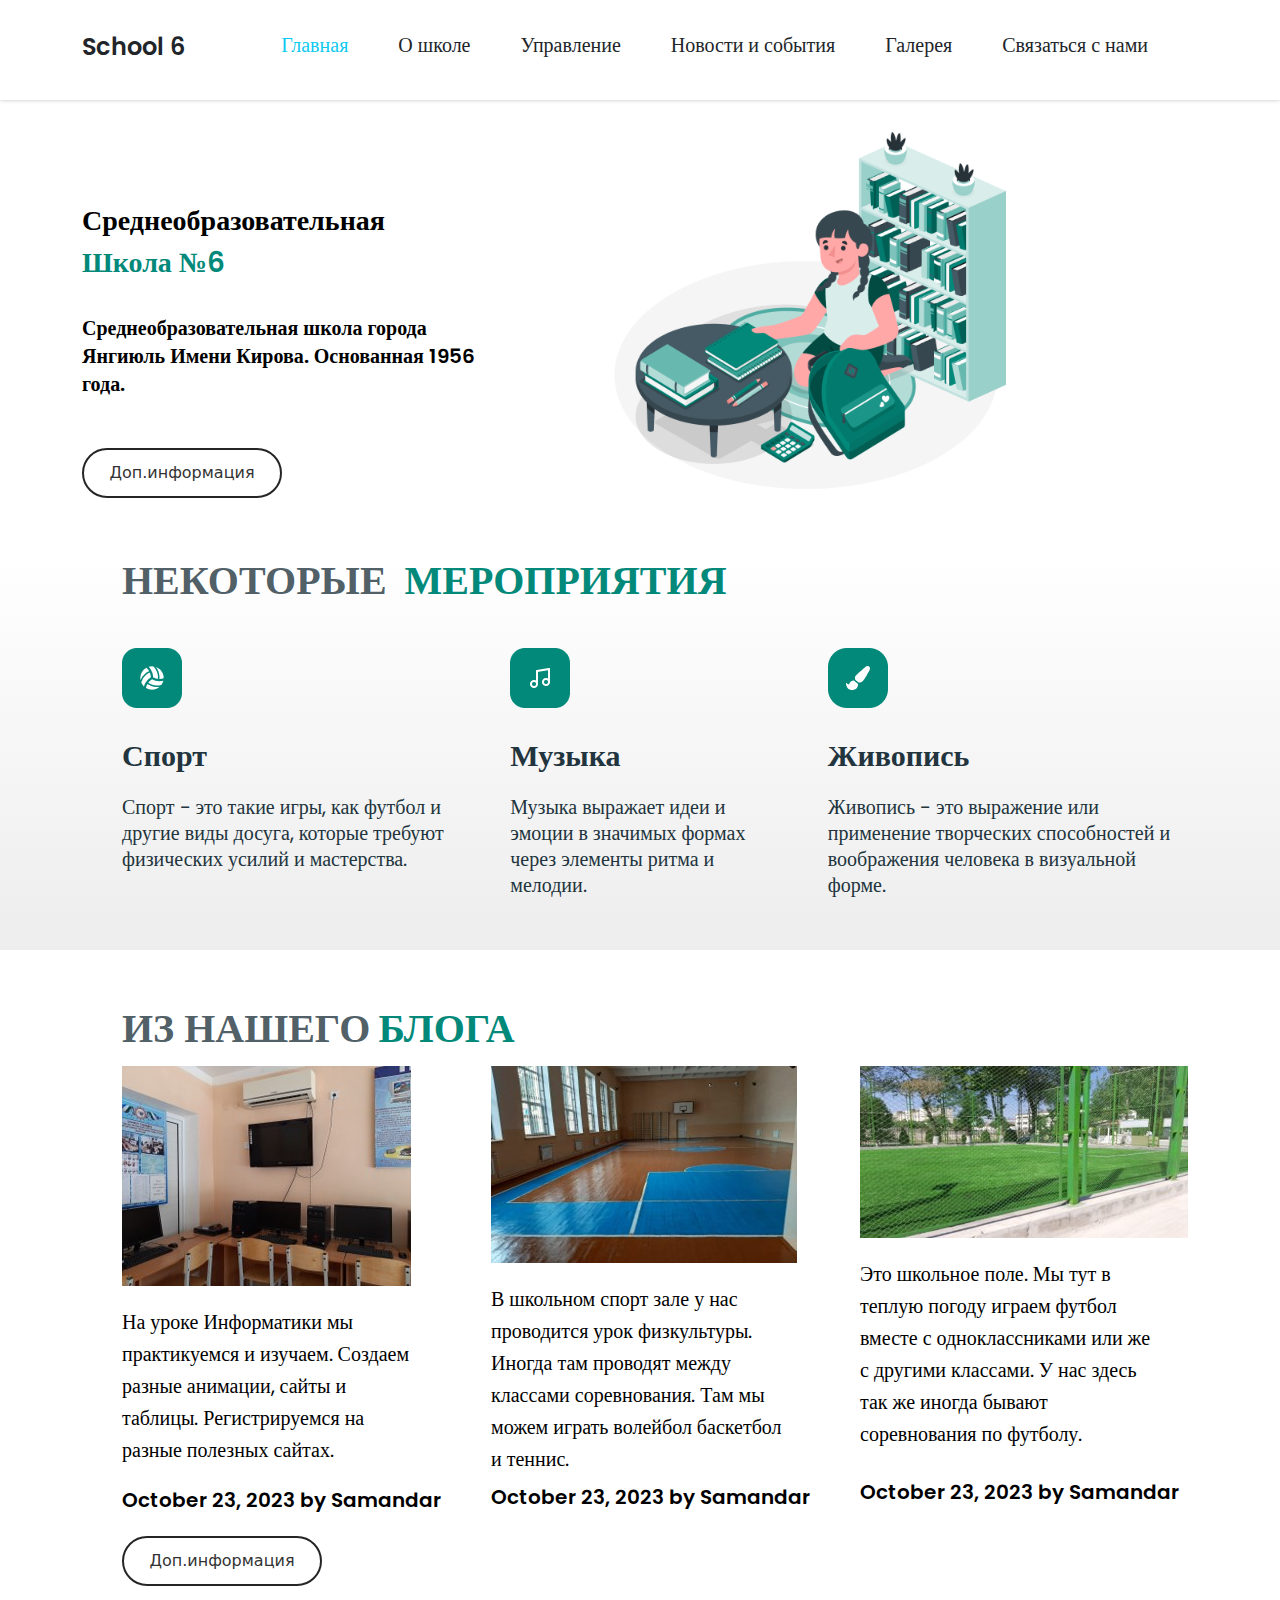
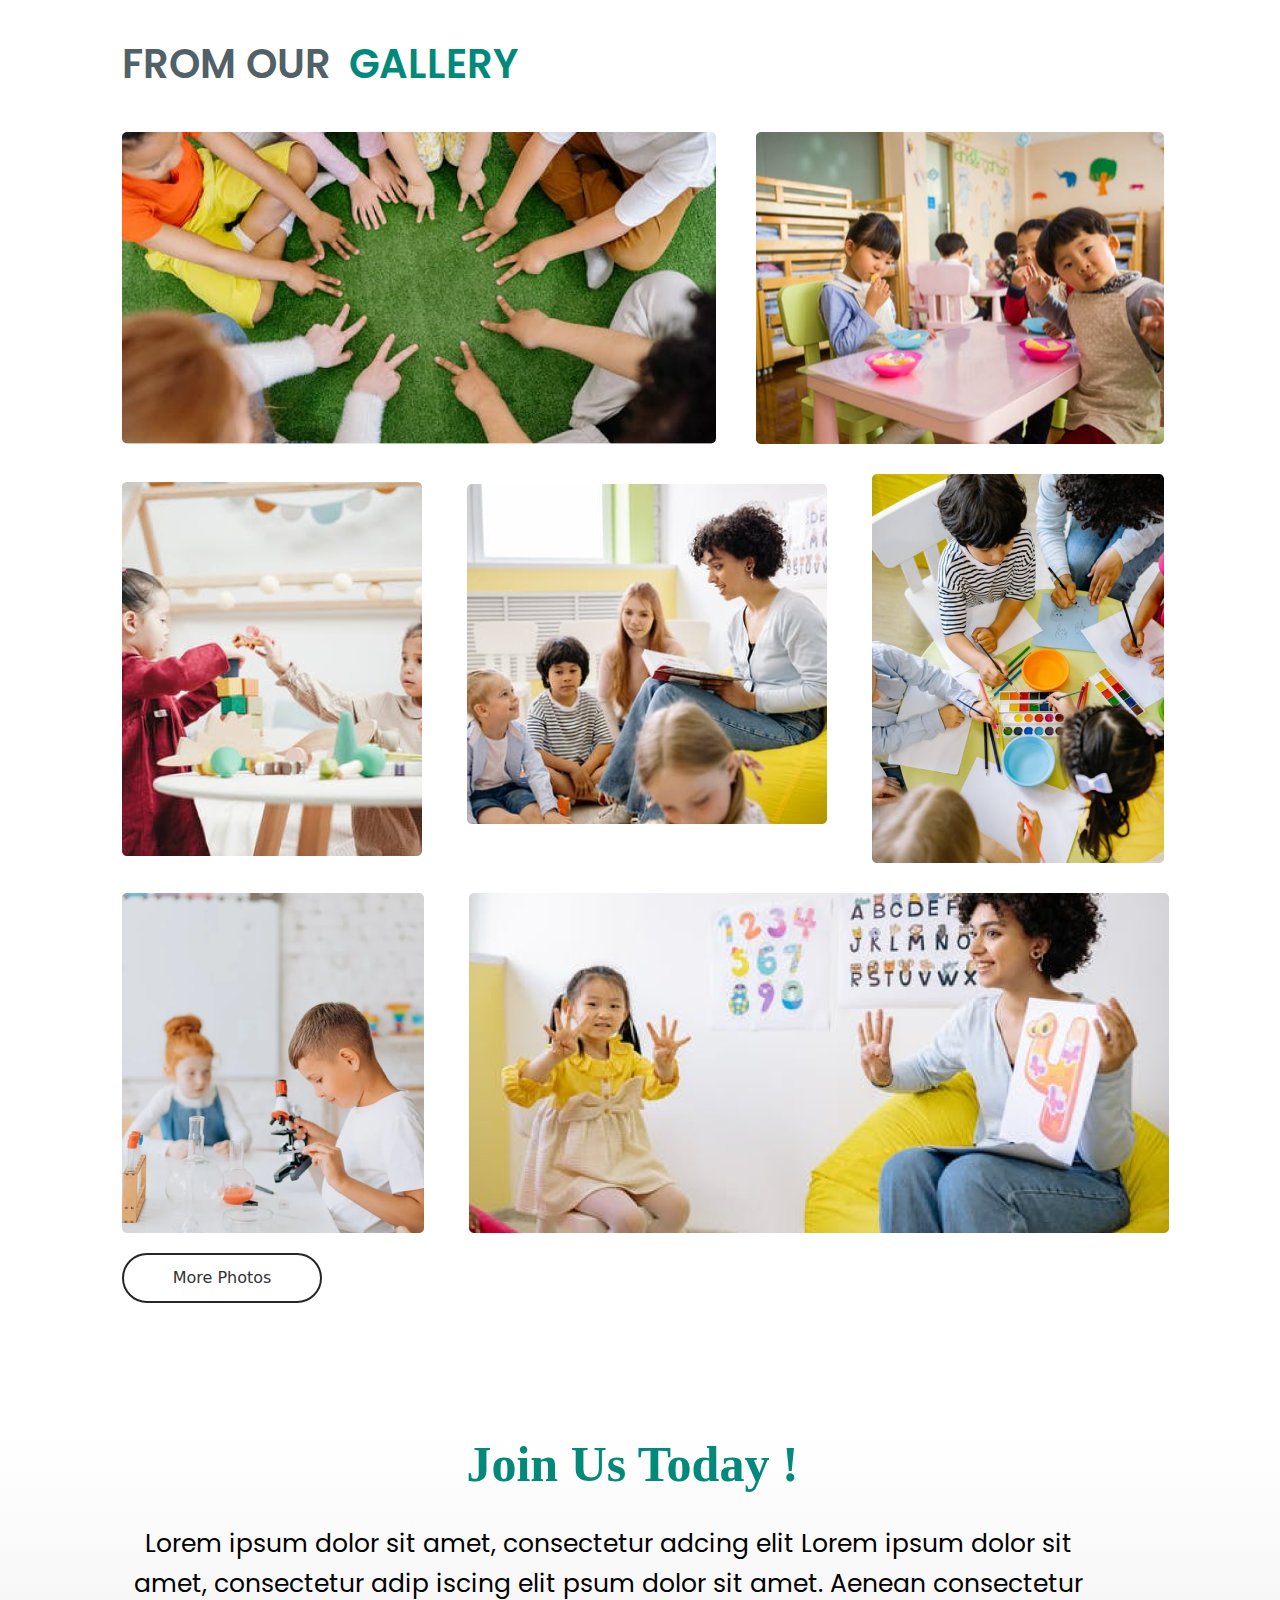
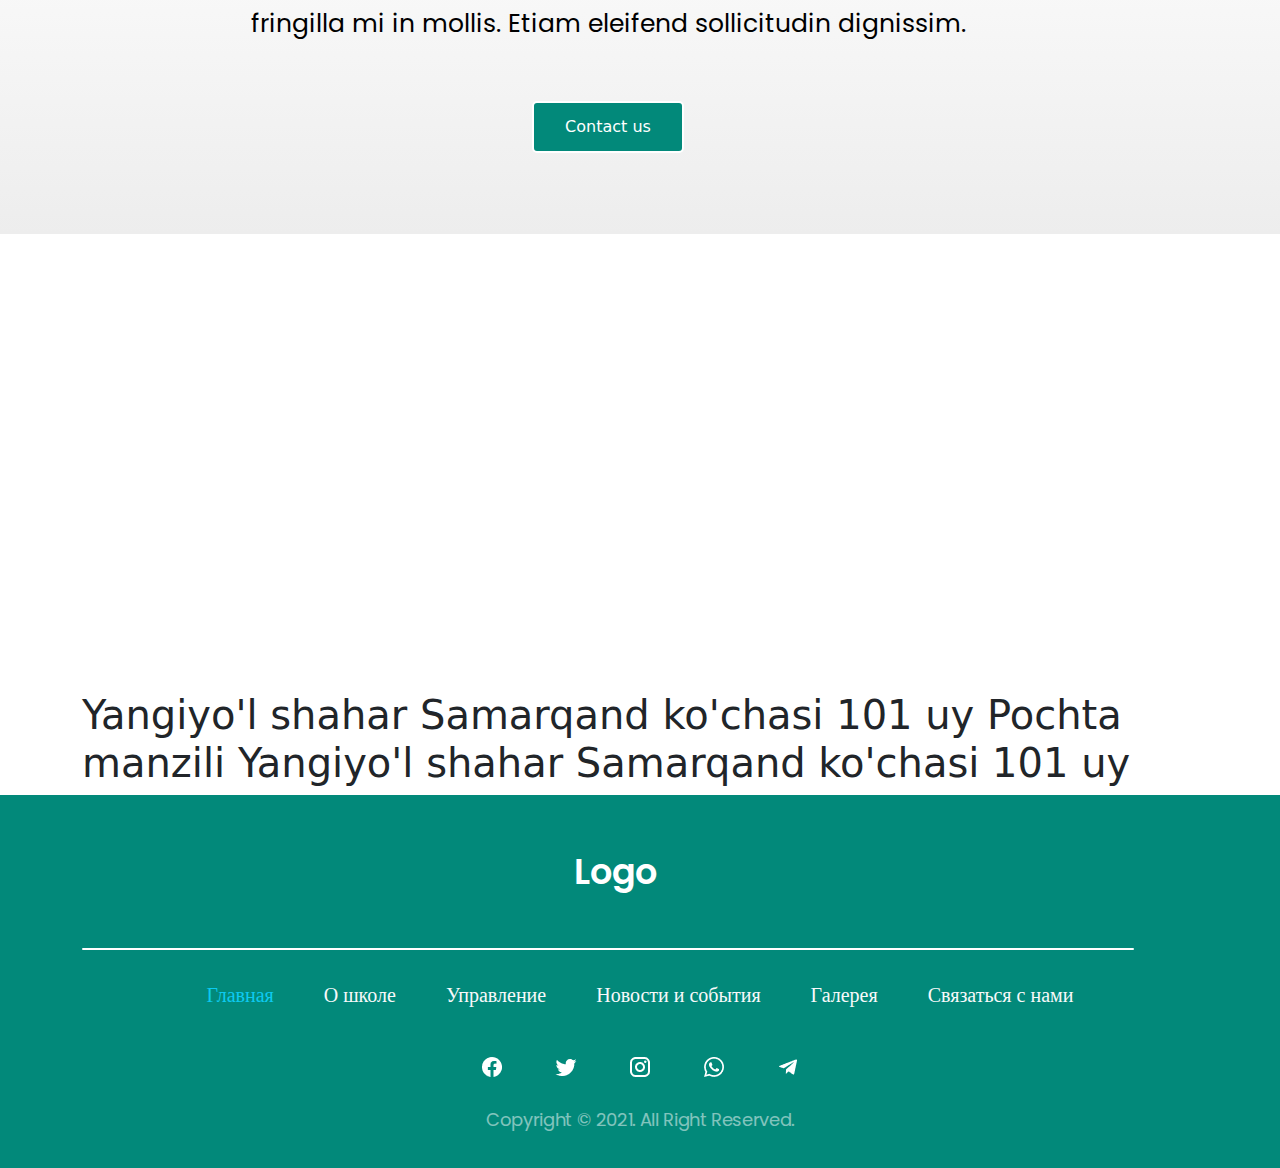
==== commit 5faabd88: "Update index.html" ====
--- a/index.html
+++ b/index.html
@@ -197,6 +197,17 @@
                 <button>Contact us</button>
             </div>
         </section>
+
+         <section class="school__map container">
+            <iframe src="https://www.google.com/maps/embed?pb=!1m18!1m12!1m3!1d631.7771013122039!2d69.06876760721268!3d41.128952511104316!2m3!1f0!2f0!3f0!3m2!1i1024!2i768!4f13.1!3m3!1m2!1s0x38ae7b693a7f4b7b%3A0x20d282df61f53899!2z0KjQutC-0LvQsCDQuNC80LXQvdC4IDYsINCz0L7RgNC-0LQg0K_QvdCz0LjRjtC70Yw!5e0!3m2!1sru!2s!4v1698206673241!5m2!1sru!2s" width="600" height="450" style="border:0;" allowfullscreen="" loading="lazy" referrerpolicy="no-referrer-when-downgrade"></iframe>
+
+            <div class="map__title">
+                <h1>
+                    Yangiyo'l shahar Samarqand ko'chasi 101 uy
+                    Pochta manzili Yangiyo'l shahar Samarqand ko'chasi 101 uy
+                </h1>
+            </div>
+        </section>
     </main>
 
     <footer class="footer">
--- a/css/style.css
+++ b/css/style.css
@@ -1,6 +1,6 @@
-       @import url(./font.css);
-
-   * {
+    @import url(./font.css);
+
+    * {
         padding: 0;
         margin: 0;
         box-sizing: border-box;
@@ -136,7 +136,7 @@
 
     @media screen and (max-width: 480px) {
         .section_1-text h1 {
-            margin-left: 50px;
+            margin-left: 35px;
             margin-top: 60px;
         }
     }
@@ -147,7 +147,7 @@
 
     @media screen and (max-width: 480px) {
         .sit {
-            margin-left: 60px;
+            margin-left: 80px;
         }
     }
 
@@ -219,17 +219,16 @@
     }
 
     .section_1-img img {
-        width: 300px;
-        height: 200px;
-        margin-left: 250px;
-        margin-top: 130px;
+        width: 400px;
+        height: 400px;
+        margin-left: 100px;
     }
 
     @media screen and (max-width: 480px) {
         .section_1-img img {
-            width: 274px;
-            height: 200px;
-            margin-left: -290px;
+            width: 300px;
+            height: 300px;
+            margin-left: -320px;
             margin-top: 350px;
         }
     }
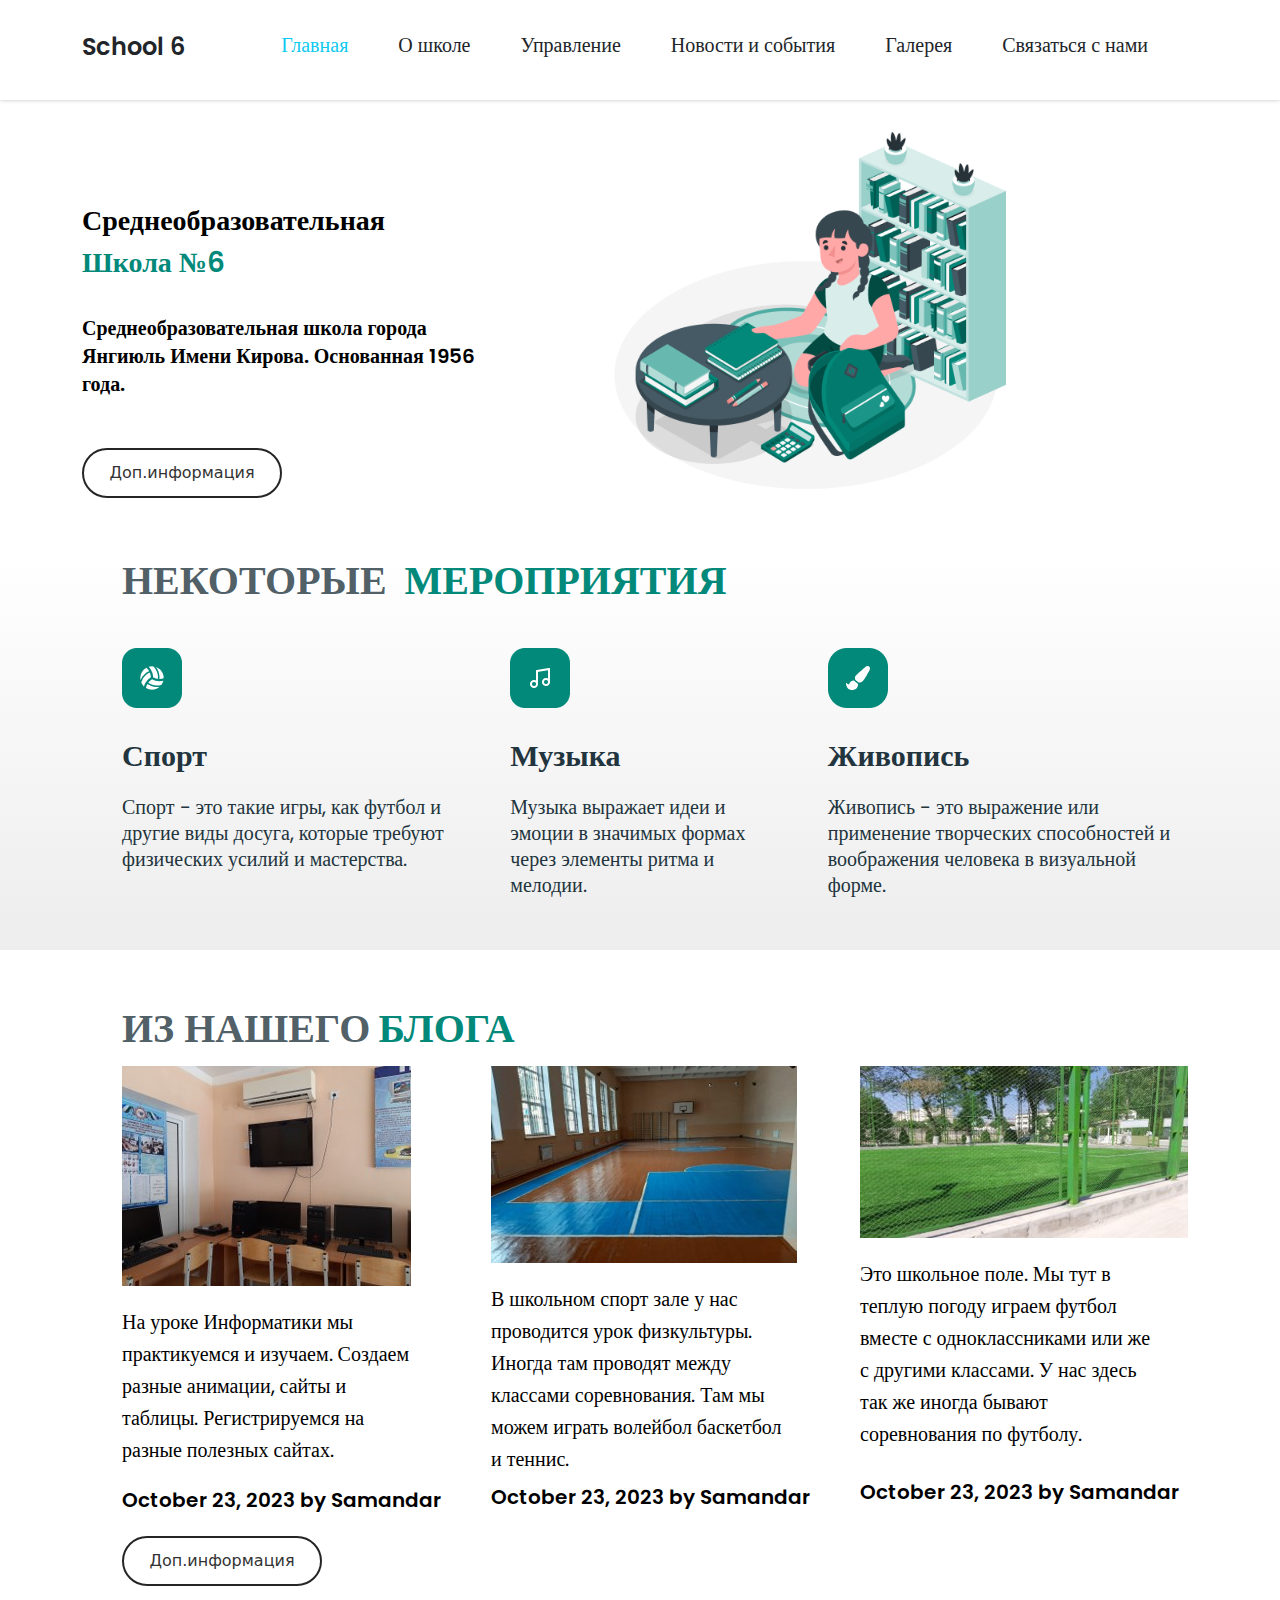
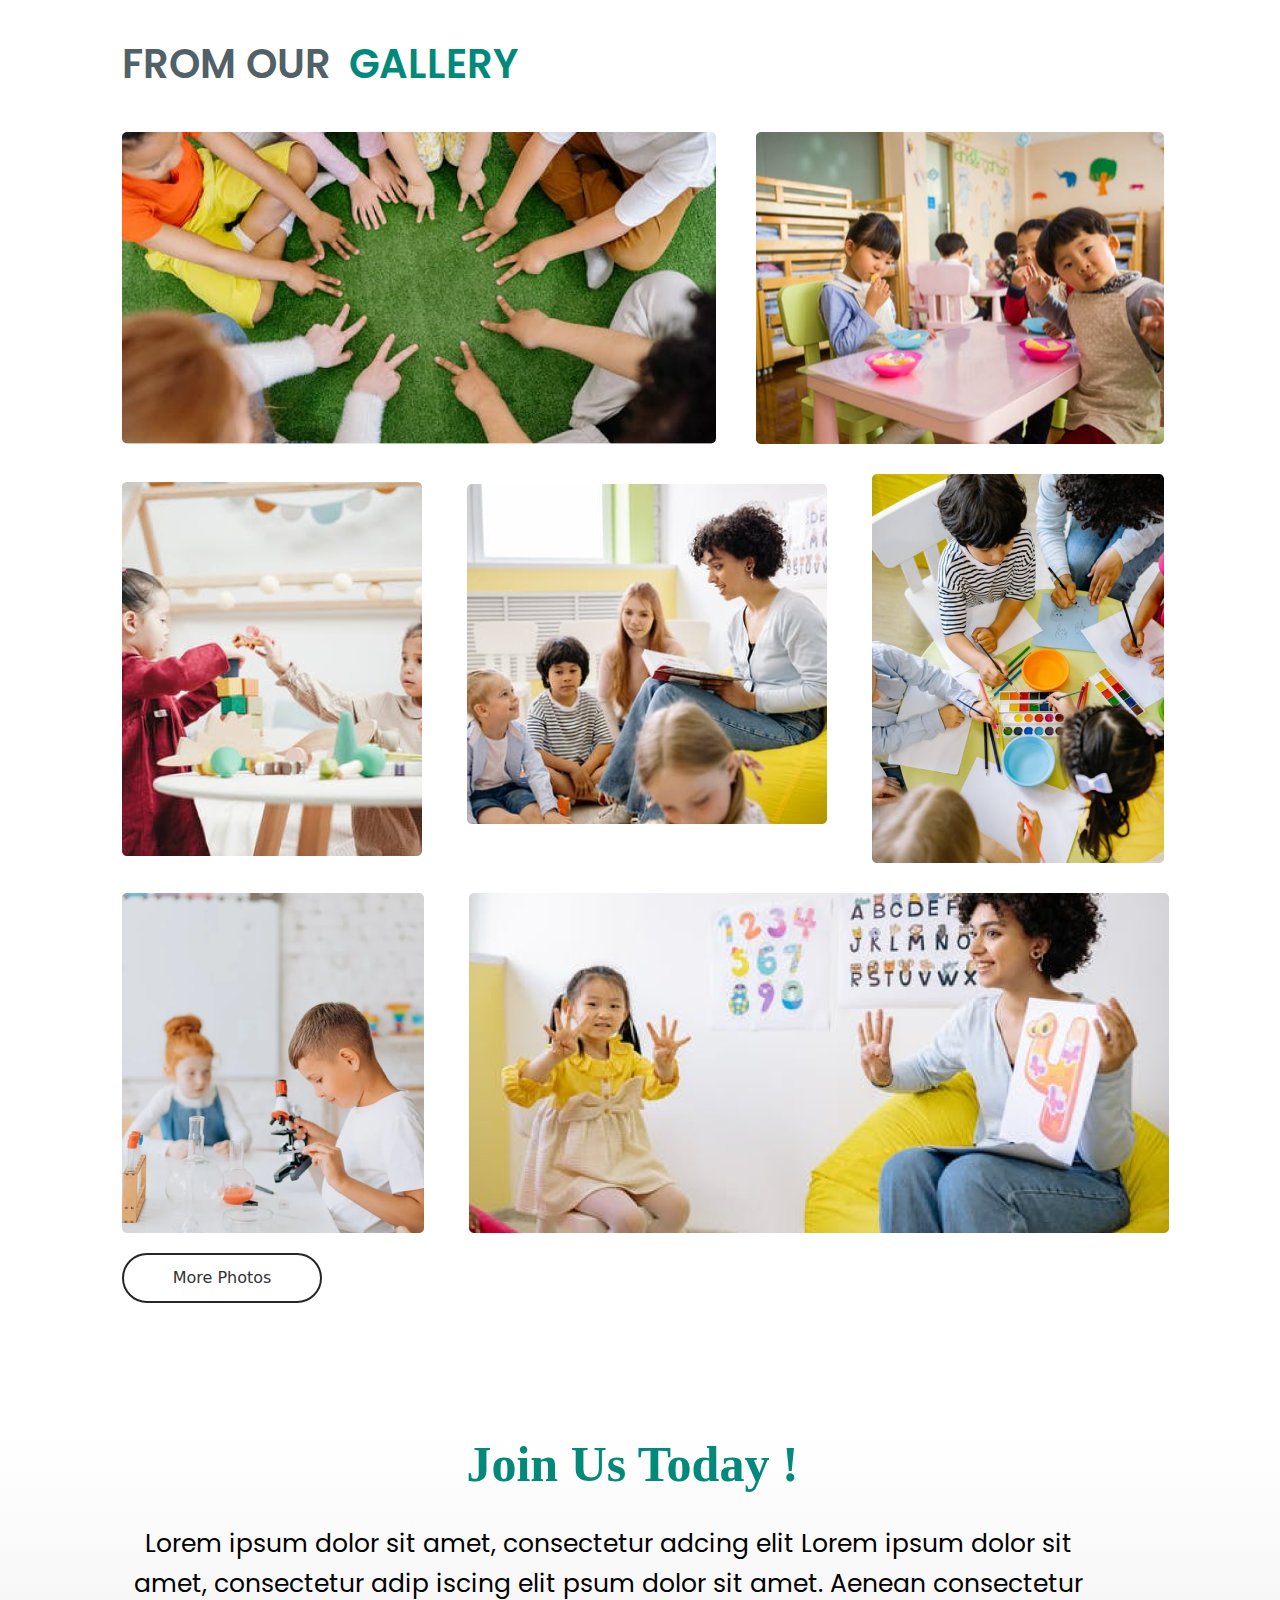
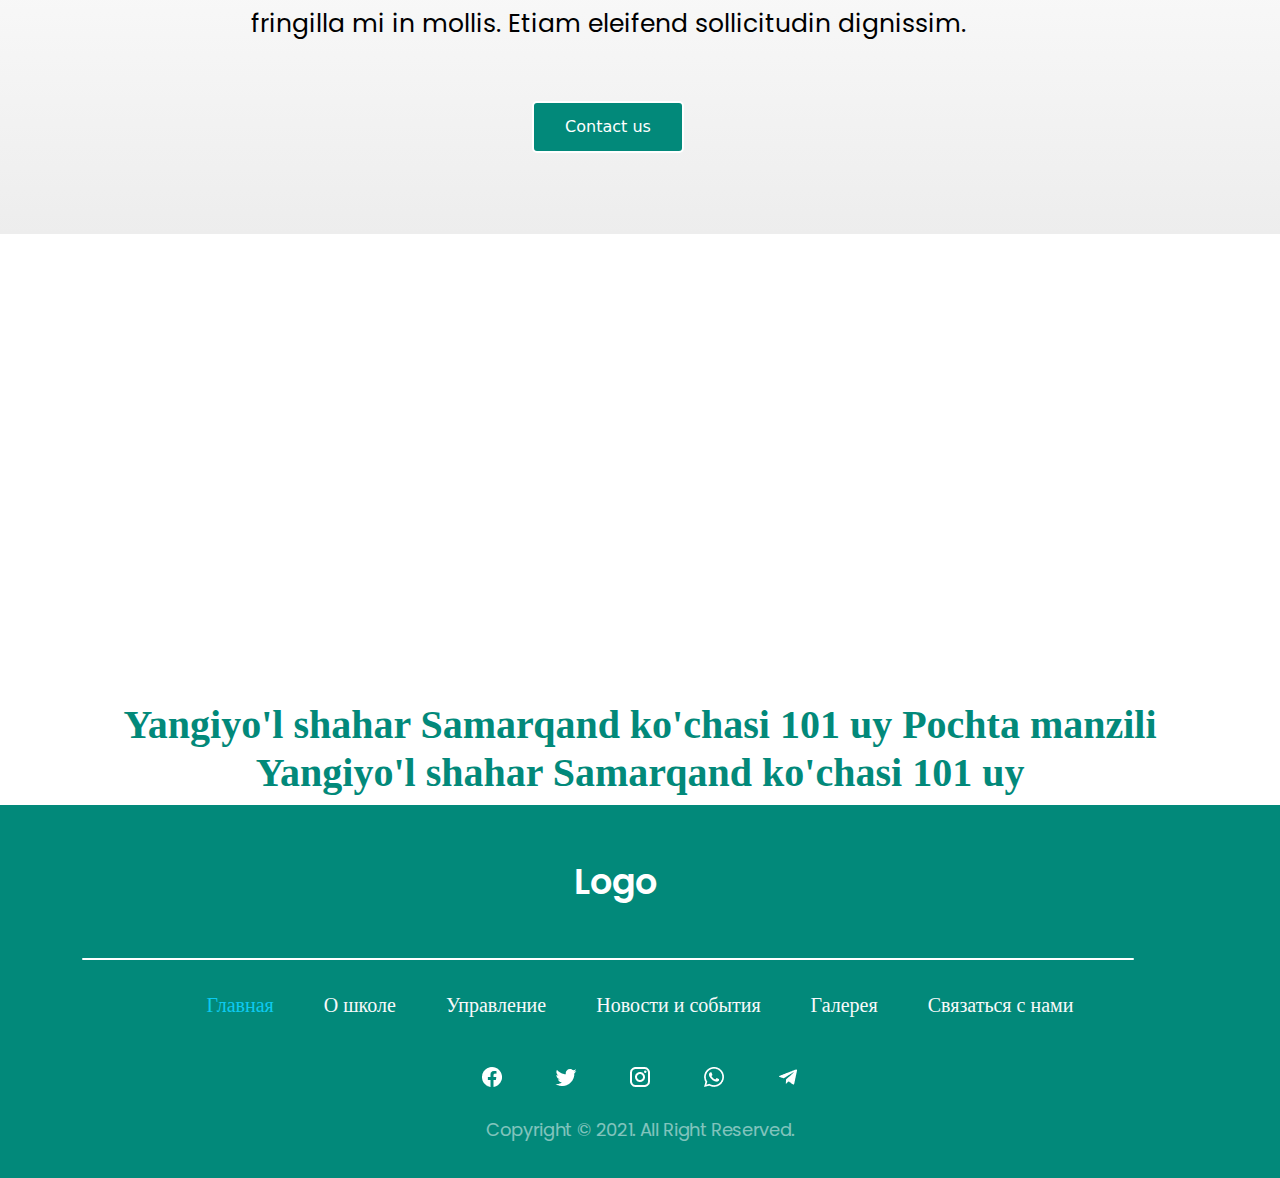
==== commit 6411ec87: "Update index.html" ====
--- a/index.html
+++ b/index.html
@@ -23,7 +23,7 @@
                 <ul class="nav justify-content-center">
                     <li><a class="header__link text-info" href="#">Главная</a></li>
                     <li><a class="header__link text-dark" href="./pages/about.html">О школе</a></li>
-                    <li><a class="header__link text-dark" href="#">Управление</a></li>
+                    <li><a class="header__link text-dark" href="./pages/managment.html">Управление</a></li>
                     <li><a class="header__link text-dark" href="#">Новости и события</a></li>
                     <li><a class="header__link text-dark" href="#">Галерея</a></li>
                     <li><a class="header__link text-dark" href="#">Связаться с нами</a></li>
@@ -223,7 +223,7 @@
                     <ul class="nav">
                         <li><a class="header__link text-info" href="#">Главная</a></li>
                         <li><a class="header__link text-light" href="./pages/about.html">О школе</a></li>
-                        <li><a class="header__link text-light" href="#">Управление</a></li>
+                        <li><a class="header__link text-light" href="./pages/managment.html">Управление</a></li>
                         <li><a class="header__link text-light" href="#">Новости и события</a></li>
                         <li><a class="header__link text-light" href="#">Галерея</a></li>
                         <li><a class="header__link text-light" href="#">Связаться с нами</a></li>
--- a/css/style.css
+++ b/css/style.css
@@ -799,6 +799,37 @@
 
     /* JOIN END */
 
+/* SCHOOL MAP START */
+
+    .school__map iframe {
+        width: 120%;
+        margin-left: -110px;
+    }
+
+    @media screen and (max-width: 480px) {
+        .school__map iframe {
+            width: 500px;
+        }
+    }
+
+    .map__title h1 {
+        color: #02897A;
+        text-align: center;
+        font-family: Rambla;
+        font-size: 40px;
+        font-style: normal;
+        font-weight: 700;
+        margin-top: 10px;
+    }
+
+    @media screen and (max-width: 480px) {
+        .map__title h1 {
+            font-size: 20px;
+        }
+    }
+
+    /* SCHOOL MAP END */
+
     /* MAIN END */
 
 
